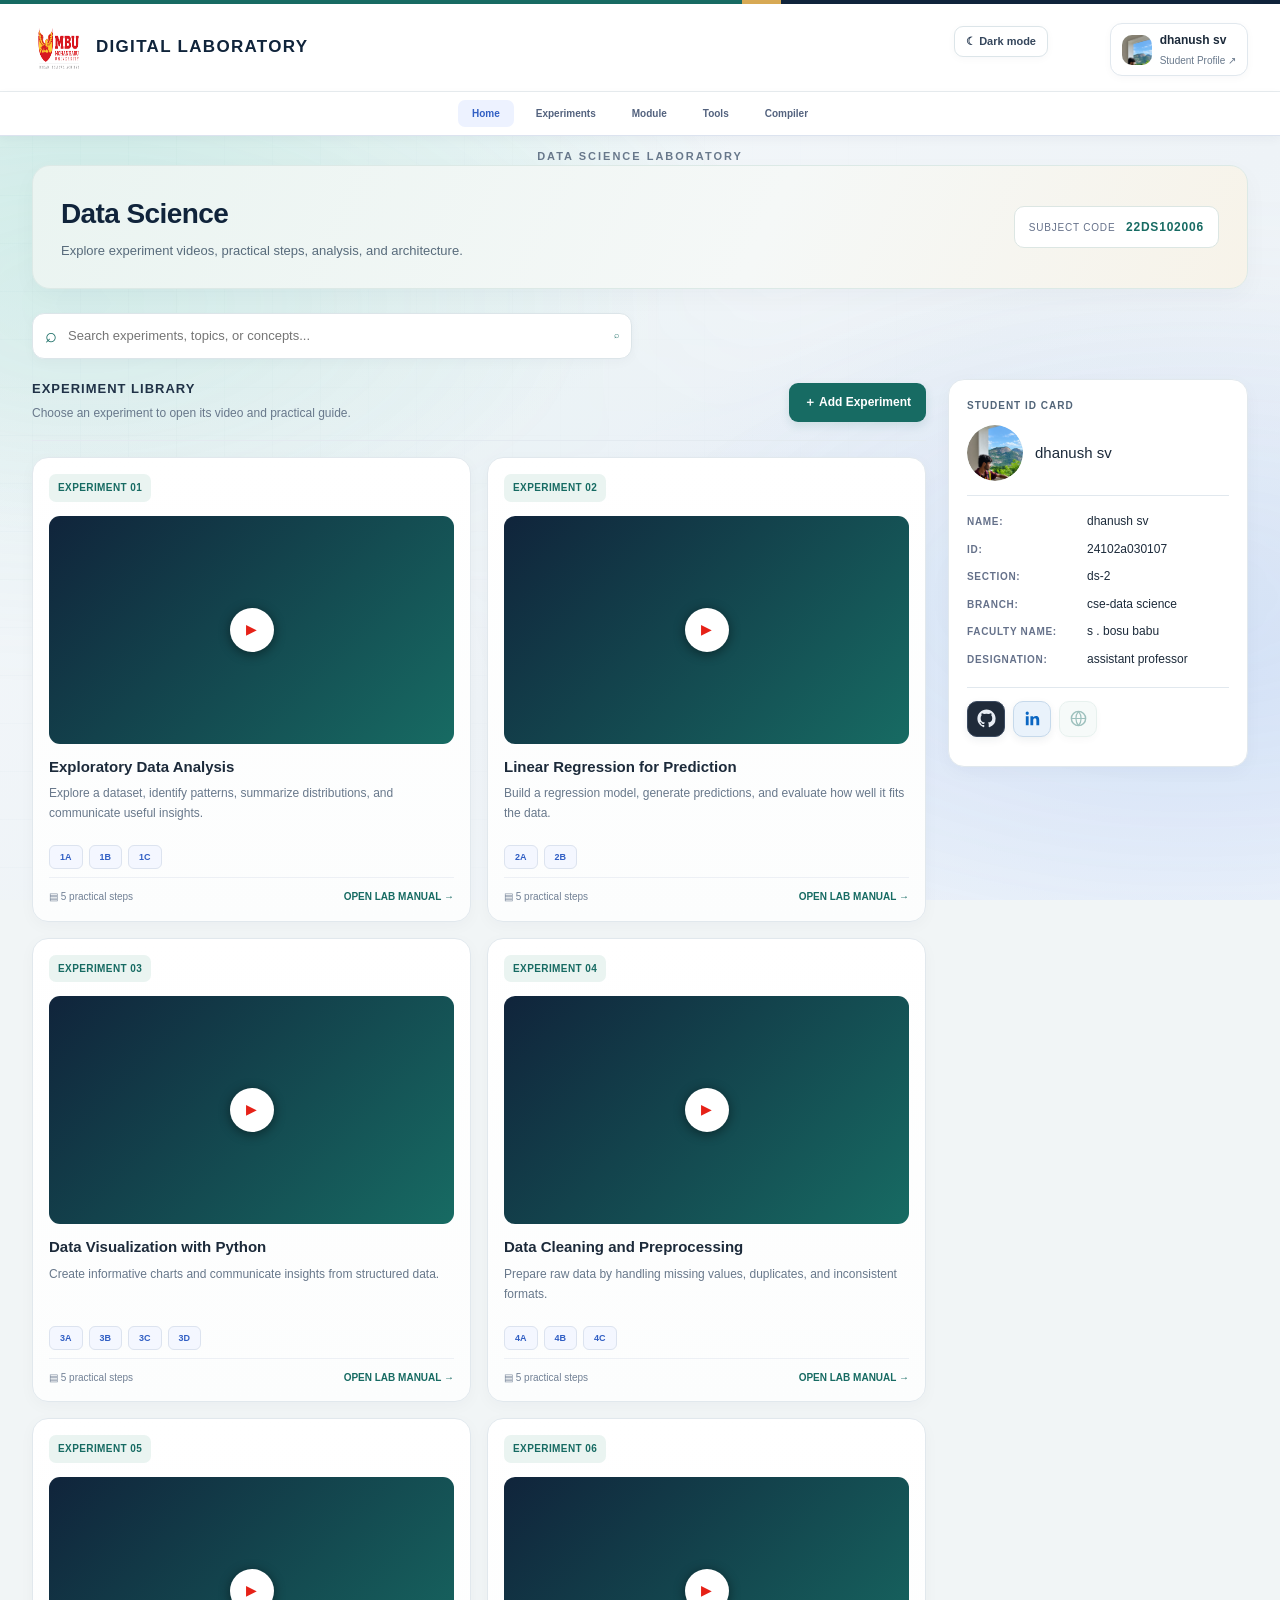
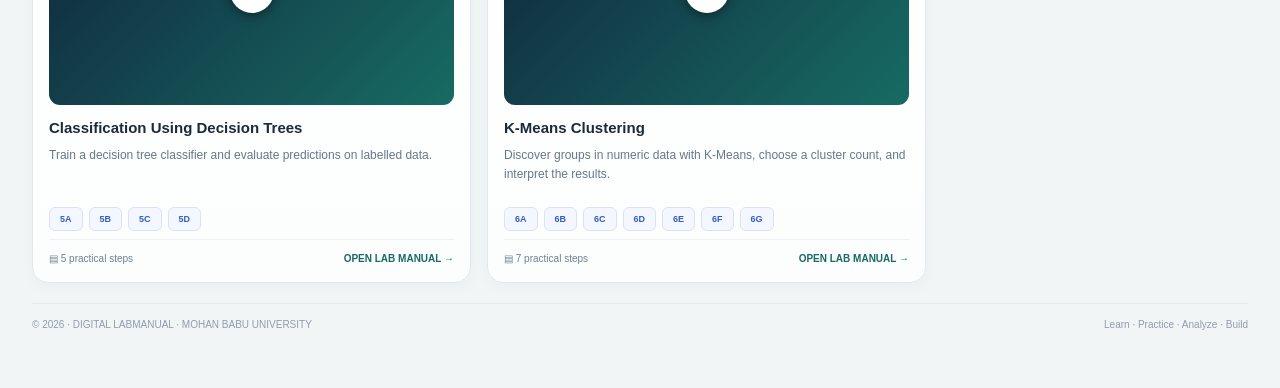
==== index.html @ dba2c099 "Remove Akatsuki styling from light theme" ====
<!doctype html><html lang="en"><head><meta charset="utf-8"><meta name="viewport" content="width=device-width,initial-scale=1"><title>Digital Laboratory | MBU</title><link rel="stylesheet" href="assets/css/site.css?v=tools-library-2"></head><body><div class="science-live-wallpaper" aria-hidden="true"></div><div class="top"></div><div class="wrap">
<header class="head"><div class="identity"><img class="logo" src="[data-uri]" alt="Mohan Babu University logo"><h1>DIGITAL LABORATORY</h1><p>DATA SCIENCE LABORATORY</p></div><div class="userbox"><a class="userbtn" id="userBtn" href="profile.html" aria-label="Open student profile page"><span class="avatar" id="uAvatar">ST</span><span class="utext"><strong id="uName">dhanush sv</strong><small>Student Profile ↗</small></span></a><div class="menu" id="menu"><button id="menuEdit">✎ Edit Profile</button><button id="menuInfo">▤ Profile Details</button></div></div></header>
<div class="searchrow"><label class="search"><span>⌕</span><input id="search" placeholder="Search experiments, topics, or concepts..."><span style="font-size:9px">⌕</span></label></div>
<section class="dashboard" id="dashboard"><div class="intro"><div><h2>Data Science</h2><p>Explore experiment videos, practical steps, analysis, and architecture.</p></div><div class="subject">SUBJECT CODE <b id="subject">22DS102006</b></div></div><div class="layout"><main><div class="sectionhead"><div><h3>EXPERIMENT LIBRARY</h3><p>Choose an experiment to open its video and practical guide.</p></div><div><button class="add" id="add" type="button">＋ Add Experiment</button></div></div><div class="cards" id="cards"></div></main><aside class="profile" id="profileCard"><h3>STUDENT ID CARD</h3><div class="phead"><div class="avatar" id="pAvatar">ST</div><div><b id="pName">dhanush sv</b></div></div><div class="fields"><div class="field"><span>Name</span><b id="fName">dhanush sv</b></div><div class="field"><span>ID</span><b id="fId">24102A030107</b></div><div class="field"><span>Section</span><b id="fSection">DS-2</b></div><div class="field"><span>Branch</span><b id="fBranch">CSE-Data science</b></div><div class="field"><span>Faculty Name</span><b id="fFaculty">S . Bosu babu</b></div><div class="field"><span>Designation</span><b id="fDesignation">Assistant Professor</b></div></div><div class="profile-links" id="profileLinks" hidden></div></aside></div></section>
<section class="detail" id="detail"><div class="detail-actions"><button class="back" id="back">← Back to experiments</button></div><div class="dtitle"><h2 id="dTitle"></h2><p id="dDesc"></p></div><div class="dgrid"><main><div class="panel"><div class="video" id="video"><div class="placeholder"><button class="bigplay" id="play">▶</button><b>VIDEO OVERVIEW</b><small id="videoHint">Add a video URL to preview it here</small></div></div><div class="label">VIDEO URL</div><a class="github" id="videoUrlLink" href="#" target="_blank" rel="noopener" hidden><span id="videoUrlText"></span><b>OPEN ↗</b></a><div class="label">GITHUB CODE REPOSITORY</div><a class="github" id="github" href="#" target="_blank" rel="noopener"><span id="ghText">GitHub link not added</span><b>OPEN ↗</b></a></div><div class="panel"><h3>EXPERIMENT CODE, INPUT & OUTPUT</h3><div class="inputfield"><label for="labCodeInput">CODE</label><textarea id="labCodeInput" placeholder="Enter experiment code here..." rows="7"></textarea></div><div class="inputfield"><label for="labInputData">INPUT</label><textarea id="labInputData" placeholder="Enter experiment input here..." rows="3"></textarea></div><div class="inputfield"><label for="labOutputData">OUTPUT</label><textarea id="labOutputData" placeholder="Enter experiment output here..." rows="3"></textarea></div></div><div class="tabs" id="tabs"><button class="active" data-tab="summary">Summary & Analysis</button><button data-tab="architecture">Architecture</button><button data-tab="overview">Overview</button><button data-tab="objectives">Objectives</button><button data-tab="requirements">Requirements</button><button data-tab="steps">Step by Step</button><button data-tab="implementation">Implementation</button><button data-tab="result">Result</button><button data-tab="conclusion">Conclusion</button></div><div class="tab active" data-content="summary"><div class="panel"><h3>EXPERIMENT SUMMARY</h3><p id="summary"></p></div><div class="panel"><h3>ANALYSIS</h3><div class="analysis" id="analysis"></div></div></div><div class="tab" data-content="architecture"><div class="panel"><h3>SYSTEM ARCHITECTURE</h3><p style="margin-bottom:10px">High-level workflow from input data to final interpretation.</p><div class="architecture" id="architecture"></div></div></div><div class="tab" data-content="overview"><div class="panel"><h3>OVERVIEW</h3><p id="overview"></p></div><div class="panel"><h3>INTRODUCTION</h3><p id="introduction"></p></div></div><div class="tab" data-content="objectives"><div class="panel"><h3>LEARNING OBJECTIVES</h3><div class="mini" id="objectives"></div></div></div><div class="tab" data-content="requirements"><div class="panel"><h3>TOOLS & REQUIREMENTS</h3><div class="analysis" id="requirements"></div></div></div><div class="tab" data-content="steps"><div class="panel"><h3>PROCEDURE — STEP BY STEP</h3><div class="steps" id="steps"></div></div></div><div class="tab" data-content="implementation"><div class="panel"><h3>PYTHON IMPLEMENTATION</h3><pre class="code" id="code"></pre><button class="edit" style="width:auto;margin-top:8px" id="copy">▣ Copy code</button></div></div><div class="tab" data-content="result"><div class="panel"><h3>RESULT & OBSERVATION</h3><div class="result" id="result"></div></div></div><div class="tab" data-content="conclusion"><div class="panel"><h3>CONCLUSION</h3><p id="conclusion"></p></div></div></main><aside class="detail-right"><div class="panel"><h3>YOUR LEARNING PROGRESS <span id="count" style="float:right;color:#3265d9"></span></h3><div class="progress"><i id="fill"></i></div><div class="meta"><span>Steps completed</span><span id="percent">0%</span></div><div class="mini" id="mini" style="margin-top:10px"></div><button class="edit" id="reset" style="margin-top:10px">RESET PROGRESS</button></div><div class="panel"><h3>VIDEO NOTES</h3><p id="notes">Watch the overview, then review the experiment sections.</p><div class="part-switcher video-note-parts" id="videoNoteParts" role="group" aria-label="Choose experiment part"></div></div></aside></div></section><footer class="footer"><span>© 2026 · DIGITAL LABMANUAL · MOHAN BABU UNIVERSITY</span><span>Learn · Practice · Analyze · Build</span></footer></div>
<div class="modalbg" id="modalbg"><div class="modal"><div class="mhead"><h3 id="mtitle">Create Experiment Card</h3><button class="close" id="close">×</button></div><form id="form"><div id="expform"><div class="inputfield"><label>Experiment name *</label><input id="eTitle" required placeholder="Experiment title"></div><div class="inputfield"><label>Short description</label><textarea id="eDesc"></textarea></div><div class="formgrid"><div class="inputfield"><label>Video URL</label><input id="eVideo" type="url" placeholder="YouTube or video URL"></div><div class="inputfield"><label>GitHub URL</label><input id="eGithub" type="url" placeholder="https://github.com/..."></div></div><div class="inputfield"><label>Summary & analysis</label><textarea id="eSummary" placeholder="Explain the experiment and key analysis"></textarea></div><div class="inputfield"><label>Architecture (one stage per line)</label><textarea id="eArchitecture" placeholder="Dataset input&#10;Preprocessing&#10;Analysis / Model&#10;Evaluation&#10;Output"></textarea></div><div class="inputfield"><label>Procedure (one step per line) *</label><textarea id="eSteps" required placeholder="Step 1&#10;Step 2&#10;Step 3"></textarea></div><div class="formgrid"><div class="inputfield"><label>Objectives (one per line)</label><textarea id="eObjectives"></textarea></div><div class="inputfield"><label>Requirements (one per line)</label><textarea id="eRequirements"></textarea></div></div></div><div id="profileform" style="display:none"><div class="formgrid"><div class="inputfield"><label>Name</label><input id="xName"></div><div class="inputfield"><label>ID</label><input id="xId"></div><div class="inputfield"><label>Section</label><input id="xSection"></div><div class="inputfield"><label>Branch</label><input id="xBranch"></div><div class="inputfield"><label>Faculty Name</label><input id="xFaculty"></div><div class="inputfield"><label>Designation</label><input id="xDesignation"></div><div class="inputfield full"><label>Subject Code</label><input id="xSubject"></div><div class="inputfield"><label>GitHub profile link</label><input id="xGithub" type="url" placeholder="https://github.com/username"></div><div class="inputfield"><label>LinkedIn profile link</label><input id="xLinkedin" type="url" placeholder="https://linkedin.com/in/username"></div><div class="inputfield"><label>Other social media name</label><input id="xSocialName" placeholder="Instagram, X, portfolio..."></div><div class="inputfield"><label>Other social media link</label><input id="xSocialUrl" type="url" placeholder="https://..."></div><div class="inputfield full"><label>Student Photo</label><input id="xPhoto" type="file" accept="image/*"><small id="photoHint" style="font-size:8px;color:#77839a">Choose a JPG or PNG photo. It will be saved in this browser.</small><div id="photoPreview" style="display:none;margin-top:5px"><img id="previewImg" alt="Photo preview" style="width:64px;height:64px;object-fit:cover;object-position:center center;border-radius:50%;border:1px solid #dce3ef"></div></div></div></div><div class="actions"><button type="button" class="secondary" id="cancel">Cancel</button><button type="submit" class="primary" id="save">Create Experiment</button></div></form></div></div><div class="toast" id="toast"></div>
<script src="src/js/01-base-app.js?v=student-profile-photo-2"></script><script src="src/js/02-experiments-and-modules.js?v=tools-library-2"></script><script src="src/js/03-experiment-compilers.js"></script><script src="src/js/04-part-navigation.js"></script><script src="src/js/05-code-persistence.js"></script><script src="src/js/06-video-notes.js"></script></body></html>
---- assets/css/site.css ----
:root{--navy:#14264b;--blue:#3265d9;--red:#b92336;--gold:#d5ad51;--ink:#1e2b45;--muted:#77839a;--line:#dce3ef;--bg:#f3f6fc}*{box-sizing:border-box}body{margin:0;background:var(--bg);font:13px "Segoe UI",Arial,sans-serif;color:var(--ink)}.top{height:5px;background:linear-gradient(90deg,var(--red) 0 35%,var(--gold) 35% 37%,var(--navy) 37%)}.wrap{max-width:1240px;margin:auto;padding:0 26px 30px}.head{background:white;border-bottom:1px solid var(--line);margin:0 -26px;padding:12px 26px 14px;min-height:130px;display:flex;justify-content:center;position:relative;text-align:center}.logo{width:54px;height:54px;display:block;margin:auto auto 5px}.identity h1{font-size:18px;letter-spacing:2px;margin:0;color:var(--navy)}.identity p{font-size:10px;letter-spacing:3px;color:var(--muted);margin:5px 0}.userbox{position:absolute;right:26px;top:15px}.userbtn{display:flex;align-items:center;gap:8px;border:1px solid var(--line);background:#fff;border-radius:9px;padding:6px 9px;cursor:pointer}.avatar{width:30px;height:30px;border-radius:8px;background:#edf2ff;color:var(--blue);display:grid;place-items:center;font-weight:bold;overflow:hidden;flex:none}.avatar img{display:block;width:100%;height:100%;object-fit:cover;object-position:center center}.phead .avatar{width:48px;height:48px;border-radius:50%;overflow:hidden;flex:none}.phead .avatar img{display:block;width:100%;height:100%;aspect-ratio:1/1;object-fit:cover;object-position:center center;border-radius:50%}.userbtn strong,.userbtn small{display:block;text-align:left}.userbtn strong{font-size:10px}.userbtn small{font-size:8px;color:var(--muted);margin-top:3px}.menu{display:none;position:absolute;right:0;top:46px;background:#fff;border:1px solid var(--line);border-radius:8px;padding:5px;width:145px;z-index:4}.menu.show{display:block}.menu button{display:block;width:100%;padding:8px;border:0;background:#fff;text-align:left;font-size:10px;cursor:pointer}.searchrow{display:flex;justify-content:center;padding:16px 0}.search{width:min(540px,100%);height:40px;background:white;border:1px solid #ccd7ea;border-radius:9px;display:flex;align-items:center;padding:0 12px;gap:9px}.search span{font-size:20px;color:#8490a5}.search input{border:0;outline:0;flex:1;font-size:11px;min-width:0}.intro{display:flex;justify-content:space-between;align-items:end;margin:5px 0 14px;gap:12px}.intro h2{font-size:18px;margin:0;color:var(--navy)}.intro p{font-size:10px;color:var(--muted);margin:5px 0}.subject{font-size:9px;color:#65718a;background:white;border:1px solid var(--line);border-radius:7px;padding:9px}.subject b{color:var(--navy)}.layout{display:grid;grid-template-columns:minmax(0,1fr) 235px;gap:15px}.sectionhead{display:flex;justify-content:space-between;align-items:center;margin-bottom:10px;gap:8px}.sectionhead h3{font-size:11px;letter-spacing:.8px;margin:0}.sectionhead p{font-size:9px;color:var(--muted);margin:4px 0}.add{background:var(--red);color:white;border:0;border-radius:7px;padding:9px 12px;font-size:10px;font-weight:bold;cursor:pointer}.cards{display:grid;grid-template-columns:repeat(2,minmax(0,1fr));gap:11px}.card{background:white;border:1px solid var(--line);border-radius:10px;padding:11px;cursor:pointer;transition:.15s}.card:hover{border-color:#9db4e9;transform:translateY(-2px);box-shadow:0 9px 20px #14264b12}.ctop,.foot{display:flex;justify-content:space-between;align-items:center}.tag{font-size:8px;font-weight:bold;color:#3862bc;background:#edf2ff;border-radius:5px;padding:5px 7px}.status{font-size:8px;color:#278253;background:#eaf7ef;border-radius:20px;padding:5px 7px}.thumb{height:90px;background:linear-gradient(135deg,#15284f,#315caa);border-radius:7px;margin:9px 0;display:grid;place-items:center;position:relative;overflow:hidden;color:#fff}.thumb:before,.thumb:after{content:"";position:absolute;width:150px;height:150px;border:1px solid #ffffff25;border-radius:50%}.thumb:after{width:210px;height:210px}.playicon{z-index:1;background:#fff;color:var(--blue);border-radius:50%;width:35px;height:35px;display:grid;place-items:center}.thumb small{position:absolute;bottom:7px;left:9px;z-index:1;font-size:7px;letter-spacing:1px}.card h4{font-size:11px;margin:0 0 5px;line-height:1.4}.card p{font-size:9px;color:var(--muted);line-height:1.5;margin:0 0 9px;min-height:28px}.foot{border-top:1px solid #edf0f5;padding-top:8px;font-size:8px;color:#8994a7}.foot b{color:var(--blue)}.profile{background:white;border:1px solid var(--line);border-radius:10px;padding:12px;height:max-content}.profile h3{font-size:9px;letter-spacing:.7px;margin:0 0 10px}.phead{display:flex;align-items:center;gap:8px;border-bottom:1px solid var(--line);padding-bottom:10px}.phead b{display:block;font-size:13px;font-weight:500;text-transform:lowercase}.phead small{font-size:11px;color:var(--muted);text-transform:lowercase}.fields{display:grid;gap:10px;padding:12px 0}.field span{display:block;font-size:11px;font-weight:700;letter-spacing:.5px;text-transform:uppercase;color:#65718a;margin-bottom:4px}.field b{font-size:12px;font-weight:500;text-transform:lowercase;overflow-wrap:anywhere}.edit{width:100%;border:1px solid #dce6fc;background:#f0f4ff;color:#315fc4;border-radius:6px;padding:8px;font-size:8px;font-weight:bold;cursor:pointer}.detail{display:none}.detail.show{display:block}.dashboard.hide{display:none}.back{border:1px solid var(--line);background:white;border-radius:7px;padding:8px 10px;font-size:9px;margin-bottom:12px;cursor:pointer}.dtitle{margin-bottom:12px}.dtitle h2{font-size:17px;color:var(--navy);margin:0 0 4px}.dtitle p{font-size:10px;color:var(--muted);margin:0}.dgrid{display:grid;grid-template-columns:minmax(0,1fr) 235px;gap:13px}.panel{background:white;border:1px solid var(--line);border-radius:9px;padding:12px;margin-bottom:10px}.video{background:#101d3b;border-radius:7px;aspect-ratio:16/8.5;display:grid;place-items:center;overflow:hidden;color:white}.video iframe{width:100%;height:100%;border:0}.placeholder{text-align:center;display:grid;place-items:center;gap:8px}.bigplay{width:43px;height:43px;border:0;border-radius:50%;background:white;color:var(--blue);font-size:16px;cursor:pointer}.placeholder small{font-size:9px;color:#c5d4f4}.label{font-size:9px;letter-spacing:.7px;font-weight:bold;color:#53627e;margin:10px 0 7px}.github{display:flex;justify-content:space-between;gap:8px;padding:9px;border:1px solid var(--line);background:#fafbfe;border-radius:7px;text-decoration:none;color:#315fc4;font-size:9px;overflow-wrap:anywhere}.tabs{display:flex;flex-wrap:wrap;gap:3px;background:white;border:1px solid var(--line);border-radius:8px;padding:5px;margin-bottom:9px}.tabs button{border:0;background:white;color:#748098;border-radius:5px;padding:7px 8px;font-size:8px;cursor:pointer}.tabs button.active{background:#edf2ff;color:#315fc4;font-weight:bold}.tab{display:none}.tab.active{display:block}.panel h3{font-size:10px;letter-spacing:.6px;margin:0 0 9px;color:#3a4967}.panel p{font-size:9px;line-height:1.7;color:#67748d;margin:0}.analysis{display:grid;grid-template-columns:1fr 1fr;gap:8px}.analysis div{background:#fbfcff;border:1px solid #e8edf5;border-radius:7px;padding:9px}.analysis b{display:block;font-size:8px;color:#4b5c7b;margin-bottom:5px}.analysis span{font-size:9px;line-height:1.5;color:#68758d}.architecture{display:grid;gap:5px}.node{border:1px solid #d5e0f3;background:#fbfcff;border-radius:6px;padding:8px;text-align:center;font-size:9px;color:#405475;font-weight:bold}.arrow{text-align:center;color:#7892c5;font-size:14px;line-height:10px}.steps{display:grid;gap:6px}.step{display:flex;gap:8px;align-items:flex-start;border:1px solid #e9edf4;border-radius:6px;padding:8px;font-size:9px;line-height:1.5;color:#596782}.step input{accent-color:var(--blue);margin:2px 0 0}.step.done span{text-decoration:line-through;color:#9ba5b5}.num{width:18px;height:18px;border-radius:5px;background:#edf2ff;color:#315fc4;display:grid;place-items:center;flex:none;font-size:8px}.mini{display:grid;gap:7px}.mini div{display:flex;gap:7px;font-size:8px;color:#65718a;line-height:1.4}.mini i{font-style:normal;width:16px;height:16px;border-radius:5px;background:#edf2ff;color:#315fc4;display:grid;place-items:center;flex:none}.progress{height:5px;background:#edf0f6;border-radius:8px;margin:9px 0;overflow:hidden}.progress i{display:block;background:var(--blue);height:100%;width:0}.meta{display:flex;justify-content:space-between;font-size:8px;color:var(--muted)}.code{white-space:pre-wrap;background:#14213e;color:#e0eaff;border-radius:7px;padding:11px;font:9px/1.6 Consolas,monospace;overflow:auto}.result{background:#edf8f1;border:1px solid #d6efdf;border-radius:7px;padding:10px;color:#39724f;font-size:9px;line-height:1.6}.footer{border-top:1px solid var(--line);margin-top:20px;padding:13px 0;color:#929caf;font-size:8px;display:flex;justify-content:space-between}.modalbg{display:none;position:fixed;inset:0;background:#0c1835a8;z-index:10;align-items:center;justify-content:center;padding:14px}.modalbg.open{display:flex}.modal{width:min(520px,100%);max-height:90vh;overflow:auto;background:white;border-radius:11px;padding:17px}.mhead{display:flex;justify-content:space-between;align-items:center;margin-bottom:12px}.mhead h3{margin:0;font-size:14px}.close{border:0;border-radius:6px;background:#eff2f7;font-size:17px;width:26px;height:26px;cursor:pointer}.formgrid{display:grid;grid-template-columns:1fr 1fr;gap:8px}.inputfield{display:grid;gap:5px;margin-bottom:8px}.inputfield.full{grid-column:1/-1}.inputfield label{font-size:8px;font-weight:bold;color:#65718a}.inputfield input,.inputfield textarea{border:1px solid var(--line);border-radius:6px;padding:8px;font:9px "Segoe UI";width:100%}.inputfield textarea{min-height:60px;resize:vertical}.actions{display:flex;justify-content:flex-end;gap:7px;margin-top:8px}.secondary,.primary{border:0;border-radius:6px;padding:9px 12px;font-size:9px;cursor:pointer}.secondary{background:#eff3fa;color:#4d5b76;border:1px solid var(--line)}.primary{background:var(--red);color:white;font-weight:bold}.toast{position:fixed;bottom:17px;left:50%;transform:translate(-50%,12px);opacity:0;transition:.2s;background:#14264b;color:white;padding:9px 13px;border-radius:7px;font-size:9px;z-index:20}.toast.show{opacity:1;transform:translate(-50%,0)}
@media(max-width:800px){.layout,.dgrid{grid-template-columns:minmax(0,1fr) 210px}.wrap{padding-left:16px;padding-right:16px}.head{margin:0 -16px}.userbox{right:15px}}@media(max-width:620px){.wrap{padding:0 11px 22px}.head{margin:0 -11px;min-height:125px;padding:10px}.logo{width:45px;height:45px}.identity h1{font-size:14px}.identity p{font-size:8px;letter-spacing:2px}.userbox{right:7px;top:6px}.userbtn{border:0;padding:3px}.userbtn .utext{display:none}.layout,.dgrid{grid-template-columns:1fr}.profile{order:-1}.fields{grid-template-columns:1fr 1fr;display:grid}.cards{gap:7px}.card{padding:8px}.thumb{height:76px}.card h4{font-size:10px}.card p{font-size:8px}.intro{align-items:flex-start;flex-direction:column}.sectionhead{align-items:flex-start}.detail-right{display:grid;grid-template-columns:1fr 1fr;gap:7px}.analysis{grid-template-columns:1fr}.formgrid{grid-template-columns:1fr}.inputfield.full{grid-column:auto}.footer{flex-direction:column;gap:5px}}
 /* Professional MBU laboratory theme */ :root{--navy:#10243b;--blue:#176b63;--red:#b23a48;--gold:#d9aa55;--ink:#1c2a3a;--muted:#68788b;--line:#e1e8ee;--bg:#f4f7f8} body{font-family:Inter,"Segoe UI",Arial,sans-serif;font-size:14px;line-height:1.55;background:linear-gradient(180deg,#f8fafb 0,#f1f5f6 420px);color:var(--ink)} .top{height:4px;background:linear-gradient(90deg,#176b63 0 58%,#d9aa55 58% 61%,#10243b 61%)} .wrap{max-width:1320px;padding:0 32px 42px} .head{min-height:88px;margin:0 -32px;padding:14px 36px;justify-content:space-between;align-items:center;text-align:left;border-bottom:1px solid #e7ecef;box-shadow:0 4px 18px #10243b08} .identity{display:flex;align-items:center;gap:14px}.logo{width:46px;height:46px;margin:0}.identity h1{font-size:17px;letter-spacing:1.3px;font-weight:750}.identity p{font-size:10px;letter-spacing:2px;font-weight:700;color:#176b63;margin:3px 0 0} .userbox{right:32px;top:19px}.userbtn{border-color:#e1e8ee;border-radius:12px;padding:7px 11px;box-shadow:0 2px 8px #10243b08}.userbtn strong{font-size:12px}.userbtn small{font-size:10px}.avatar{border-radius:10px;background:#e8f3f1;color:#176b63} .lab-nav{top:0;margin:0 -32px;padding:8px 34px;justify-content:flex-start;gap:6px;background:#fff;border-bottom:1px solid #e7ecef;box-shadow:0 5px 18px #10243b0a}.lab-nav button{font-size:12px;border-radius:9px;padding:10px 16px;color:#536578}.lab-nav button:hover,.lab-nav button.active{background:#e8f3f1;color:#176b63} .searchrow{justify-content:flex-start;padding:26px 0 20px}.search{height:46px;width:min(600px,100%);border-color:#dce5e9;border-radius:12px;box-shadow:0 3px 12px #10243b08}.search input{font-size:13px}.search span{color:#176b63} .intro{align-items:center;margin:0 0 24px;padding:26px 28px;border:1px solid #dce9e6;border-radius:18px;background:linear-gradient(115deg,#eaf4f1,#f5f8f7 60%,#f7f3e9);box-shadow:0 8px 24px #10243b08}.intro h2{font-size:28px;letter-spacing:-.6px}.intro p{font-size:13px;color:#586b7b;margin:6px 0 0}.subject{font-size:10px;letter-spacing:.8px;border-color:#dce6e3;border-radius:10px;padding:11px 14px;background:#fff}.subject b{font-size:12px;color:#176b63;margin-left:7px} .layout{grid-template-columns:minmax(0,1fr) 290px;gap:22px}.sectionhead{margin-bottom:16px;align-items:center}.sectionhead h3{font-size:13px;letter-spacing:1px;color:#203247}.sectionhead p{font-size:12px;margin-top:5px}.add{background:#176b63;border-radius:9px;padding:11px 15px;font-size:12px;box-shadow:0 4px 10px #176b6320}.add:hover,.primary:hover{filter:brightness(.94);transform:translateY(-1px)} .cards{gap:16px}.card{padding:16px;border-radius:16px;border-color:#e1e8ed;box-shadow:0 4px 16px #10243b08;transition:transform .18s,box-shadow .18s,border-color .18s}.card:hover{border-color:#9fc9c1;transform:translateY(-3px);box-shadow:0 14px 30px #10243b12}.ctop{margin-bottom:2px}.tag{font-size:10px;letter-spacing:.4px;color:#176b63;background:#eaf4f1;border-radius:7px;padding:6px 9px}.thumb{height:148px;border-radius:11px;margin:12px 0;background:linear-gradient(135deg,#10243b,#176b63)}.playicon{width:44px;height:44px;box-shadow:0 5px 14px #10243b30}.thumb small{font-size:9px;letter-spacing:1.2px}.card h4{font-size:15px;margin:0 0 7px;line-height:1.45}.card p{font-size:12px;line-height:1.65;margin:0 0 13px;min-height:40px;color:#68788b}.card-subparts{gap:7px;margin:10px 0}.card-subparts button,.part-switcher button{font-size:11px;padding:7px 12px;border-radius:8px;border-color:#dbe6e4;background:#f1f7f5;color:#176b63}.card-subparts button:hover,.part-switcher button:hover,.part-switcher button.active{background:#176b63;color:#fff;border-color:#176b63}.foot{padding-top:11px;font-size:10px;color:#718095}.foot b{color:#176b63;font-size:10px} .profile{padding:18px;border-radius:16px;border-color:#e1e8ed;box-shadow:0 5px 18px #10243b08}.profile h3{font-size:11px;letter-spacing:1px;color:#526579}.phead{gap:12px;padding-bottom:14px}.phead .avatar{width:54px;height:54px}.phead b{font-size:15px}.fields{grid-template-columns:1fr 1fr;gap:15px 12px;padding:16px 0}.field span{font-size:10px;letter-spacing:.7px}.field b{font-size:12px}.edit{border-radius:9px;padding:10px;font-size:10px;color:#176b63;background:#eff7f5;border-color:#d9e9e5} .back,.secondary{border-radius:9px;padding:10px 14px;font-size:11px}.dtitle h2{font-size:25px}.dtitle p{font-size:13px}.dgrid{grid-template-columns:minmax(0,1fr) 290px;gap:18px}.panel{padding:17px;border-radius:13px;border-color:#e1e8ed;box-shadow:0 4px 14px #10243b06;margin-bottom:14px}.panel h3{font-size:12px;letter-spacing:.8px}.label,.inputfield label{font-size:10px;letter-spacing:.7px}.inputfield input,.inputfield textarea{border-radius:9px;padding:11px;font-size:12px}.tabs{gap:5px;padding:7px;border-radius:11px}.tabs button{padding:9px 12px;font-size:10px;border-radius:7px}.tabs button.active{background:#e8f3f1;color:#176b63}.compiler-run{background:#10243b;border-radius:8px;padding:10px 15px;font-size:11px}.compiler-output{border-radius:10px;padding:14px;font-size:11px}.footer{font-size:10px} @media(max-width:900px){.layout,.dgrid{grid-template-columns:minmax(0,1fr) 250px}.wrap{padding-left:22px;padding-right:22px}.head{margin:0 -22px}.lab-nav{margin:0 -22px}.cards{gap:12px}} @media(max-width:680px){.wrap{padding:0 14px 28px}.head{margin:0 -14px;min-height:76px;padding:10px 14px}.identity{gap:9px}.logo{width:38px;height:38px}.identity h1{font-size:13px;letter-spacing:.8px}.identity p{font-size:8px;letter-spacing:1px}.userbox{right:10px;top:12px}.userbtn{padding:4px}.userbtn .utext{display:none}.lab-nav{margin:0 -14px;gap:2px;padding:6px 8px;overflow-x:auto}.lab-nav button{padding:9px 11px;font-size:10px;white-space:nowrap}.searchrow{padding:18px 0 14px}.search{height:42px}.intro{padding:19px;border-radius:14px;margin-bottom:18px}.intro h2{font-size:23px}.intro p{font-size:12px}.subject{padding:8px 10px}.layout,.dgrid{grid-template-columns:1fr;gap:14px}.profile{order:-1}.fields{grid-template-columns:1fr 1fr}.cards{grid-template-columns:1fr;gap:12px}.card{padding:13px}.thumb{height:170px}.card h4{font-size:14px}.card p{font-size:11px;min-height:0}.sectionhead{flex-direction:column;align-items:flex-start}.sectionhead>div:last-child{width:100%}.add{padding:10px 12px}.detail-right{display:grid;grid-template-columns:1fr;gap:0}.panel{padding:14px}.analysis{grid-template-columns:1fr 1fr}.formgrid{grid-template-columns:1fr}.inputfield.full{grid-column:auto}.footer{flex-direction:column;gap:6px}}
.profile-links{display:flex;flex-wrap:wrap;gap:8px;padding:13px 0 11px;margin-top:2px;border-top:1px solid var(--line)}.profile-links[hidden]{display:none}.profile-link{display:inline-flex;align-items:center;min-height:34px;padding:7px 11px;border:1px solid #b9dad2;border-radius:9px;background:linear-gradient(135deg,#eaf4f1,#f5faf8);color:#12655d;font-size:11px;font-weight:700;text-decoration:none;box-shadow:0 3px 9px #10243b12;transition:transform .15s,box-shadow .15s,background .15s}.profile-link-action{cursor:pointer;font-family:inherit}.profile-link:hover{background:#dcefe9;border-color:#86bdb0;box-shadow:0 5px 13px #10243b20;transform:translateY(-1px);text-decoration:none}html[data-theme="dark"] .profile-links{border-top-color:#344258}html[data-theme="dark"] .profile-link{background:linear-gradient(135deg,#263c58,#1e2e43);border-color:#466487;color:#acd0ff;box-shadow:0 3px 10px #050a1280}html[data-theme="dark"] .profile-link-action{color:#acd0ff}.profile-link-action:hover{filter:brightness(.97)}html[data-theme="dark"] .profile-link:hover{background:linear-gradient(135deg,#304e70,#263d58);border-color:#6d94c2}

/* Public site is read-only; course edits are published from the developer repository. */
#editNames,#add,#edit,#deleteCurrentExperiment,#saveLabIO,.profile-link-action,.module-add-pdf,#modulePdfUpload,.card .delete,.lab-actions{display:none!important}

@keyframes profileCardReveal{0%{box-shadow:0 0 0 0 #4c91ff00}35%{box-shadow:0 0 0 5px #4c91ff99,0 12px 34px #4c91ff35}100%{box-shadow:0 0 0 0 #4c91ff00}}.profile-card-reveal{animation:profileCardReveal 1.5s ease-out}

.student-profile-overlay{position:fixed;inset:0;z-index:30;display:grid;place-items:center;padding:22px;background:#091322b8;backdrop-filter:blur(7px)}.student-profile-overlay[hidden]{display:none}.student-profile-dialog{position:relative;width:min(880px,100%);max-height:min(88vh,820px);overflow:auto;padding:34px;border:1px solid #dce6ee;border-radius:24px;background:linear-gradient(145deg,#fff 0%,#f6faf9 100%);color:#1c2a3a;box-shadow:0 28px 90px #06101f55;animation:profileDialogIn .22s ease-out}.student-profile-close{position:absolute;top:18px;right:18px;width:40px;height:40px;border:1px solid #dce6ee;border-radius:12px;background:#fff;color:#40536a;font-size:26px;line-height:1;cursor:pointer}.student-profile-close:hover{background:#eaf4f1;color:#176b63}.student-profile-eyebrow,.professional-eyebrow{font-size:10px;font-weight:800;letter-spacing:1.7px;color:#176b63}.student-profile-heading h2{margin:7px 52px 3px 0;color:#142d45;font-size:30px;line-height:1.2}.student-profile-heading>p{margin:0;color:#647588;font-size:13px}.student-profile-links{display:flex;flex-wrap:wrap;gap:8px;margin-top:16px}.student-profile-links a{display:inline-flex;align-items:center;padding:8px 12px;border:1px solid #c7ded8;border-radius:10px;background:#eaf4f1;color:#12655d;font-size:11px;font-weight:750;text-decoration:none}.student-profile-links a:hover{background:#dcefe9}.student-profile-grid{display:grid;grid-template-columns:1fr 1fr;gap:16px;margin-top:24px}.professional-card{min-width:0;padding:20px;border:1px solid #dce6ee;border-radius:18px;background:#fff;box-shadow:0 6px 18px #10243b08}.professional-card h3{margin:10px 0 14px;color:#19334a;font-size:18px}.id-card-preview{background:linear-gradient(145deg,#f2f8f6,#fff);border-color:#cddfd9}.id-card-person{display:flex;align-items:center;gap:13px;margin:15px 0 17px}.id-card-avatar{width:58px;height:58px;display:grid;place-items:center;overflow:hidden;border:2px solid #fff;border-radius:50%;background:#dcefe9;color:#176b63;font-size:17px;font-weight:800;box-shadow:0 3px 12px #10243b1c;flex:none}.id-card-avatar img{width:100%;height:100%;object-fit:cover}.id-card-person h3{margin:0;color:#1a2d40;font-size:16px}.id-card-person p{margin:3px 0 0;color:#647588;font-size:11px}.professional-details{display:grid;grid-template-columns:1fr 1fr;gap:10px;margin:0}.professional-details div{min-width:0;padding:10px;border-radius:10px;background:#f6f8fa}.professional-details dt{color:#6c7b8c;font-size:9px;font-weight:750;text-transform:uppercase;letter-spacing:.6px}.professional-details dd{margin:4px 0 0;color:#1b334a;font-size:11px;font-weight:650;overflow-wrap:anywhere}.professional-summary{min-height:58px;margin:0 0 18px;color:#586c80;font-size:13px;line-height:1.65}.resume-card{display:flex;align-items:center;gap:12px;padding:14px;border:1px solid #dbe7ed;border-radius:14px;background:linear-gradient(110deg,#f5f9fa,#f8f7f0)}.resume-icon{width:42px;height:46px;display:grid;place-items:center;border-radius:9px;background:#eaf0fb;color:#315fae;font-size:10px;font-weight:900}.resume-card strong{color:#20364a;font-size:12px}.resume-card p{margin:3px 0 0;color:#748294;font-size:10px;line-height:1.45}.resume-button{margin-left:auto;white-space:nowrap;padding:9px 12px;border-radius:9px;background:#176b63;color:#fff;font-size:10px;font-weight:750;text-decoration:none}.resume-button:hover{background:#125b54}html[data-theme="dark"] .student-profile-dialog{background:linear-gradient(145deg,#182333,#121c29);border-color:#344258;color:#e3eaf4}html[data-theme="dark"] .student-profile-heading h2,html[data-theme="dark"] .professional-card h3,html[data-theme="dark"] .id-card-person h3,html[data-theme="dark"] .professional-details dd,html[data-theme="dark"] .resume-card strong{color:#e3eaf4}html[data-theme="dark"] .student-profile-heading>p,html[data-theme="dark"] .id-card-person p,html[data-theme="dark"] .professional-summary,html[data-theme="dark"] .resume-card p{color:#a4b1c3}html[data-theme="dark"] .student-profile-close,html[data-theme="dark"] .professional-card{background:#1b293a;border-color:#344258;color:#e3eaf4}html[data-theme="dark"] .id-card-preview{background:linear-gradient(145deg,#1b2d3c,#182333)}html[data-theme="dark"] .professional-details div,html[data-theme="dark"] .resume-card{background:#202f42;border-color:#384c64}html[data-theme="dark"] .professional-details dt{color:#a4b1c3}html[data-theme="dark"] .student-profile-links a{background:#223b3e;border-color:#3c6765;color:#a9e4d9}html[data-theme="dark"] .resume-icon{background:#253955;color:#a9c8ff}@keyframes profileDialogIn{from{opacity:0;transform:translateY(9px) scale(.99)}to{opacity:1;transform:translateY(0) scale(1)}}@media(max-width:640px){.student-profile-overlay{padding:12px}.student-profile-dialog{padding:25px 18px 18px;border-radius:18px}.student-profile-heading h2{font-size:24px}.student-profile-grid{grid-template-columns:1fr;gap:11px;margin-top:18px}.professional-card{padding:15px}.professional-summary{min-height:0}.resume-card{align-items:flex-start;flex-wrap:wrap}.resume-button{margin-left:54px}}

.userbox .userbtn{text-decoration:none;color:inherit}
.userbox .userbtn{text-decoration:none;color:inherit}
.profile-social-icon{width:38px;min-width:38px;height:36px;min-height:36px;padding:7px;display:inline-flex;align-items:center;justify-content:center;border-radius:10px}.profile-social-icon svg{display:block;width:19px;height:19px}.profile-social-icon.github{background:#202b3a;color:#e8edf4;border-color:#3b4a60}.profile-social-icon.linkedin{background:#e9f2fb;color:#0a66c2;border-color:#c6d9eb}.profile-social-icon.social{background:#eaf4f1;color:#176b63;border-color:#c7ded8}.profile-social-icon.is-unset{opacity:.42;cursor:not-allowed}html[data-theme="dark"] .profile-social-icon.github{background:#263344;color:#e7edf7;border-color:#43536a}html[data-theme="dark"] .profile-social-icon.linkedin{background:#223249;color:#a9c8ff;border-color:#43536a}html[data-theme="dark"] .profile-social-icon.social{background:#223b3e;color:#a9e4d9;border-color:#3c6765}html[data-theme="dark"] .profile-social-icon.is-unset{opacity:.48}

/* Keep the experiment creation control visible across cached and responsive layouts. */
#add{display:inline-flex!important;align-items:center;justify-content:center;visibility:visible!important;opacity:1!important;position:relative;z-index:1}
@media(max-width:680px){.sectionhead{flex-direction:row!important;align-items:center!important;justify-content:space-between}.sectionhead>div:first-child{min-width:0;flex:1}.sectionhead>div:last-child{width:auto!important;flex:0 0 auto}.sectionhead .add{white-space:nowrap}}

.tools-view{padding:8px 0 24px}.tools-hero{position:relative;overflow:hidden;margin:0 0 22px;padding:30px;border:1px solid #dce9e6;border-radius:18px;background:linear-gradient(120deg,#eaf4f1,#f4f8fb 62%,#f7f5ed);box-shadow:0 8px 24px #10243b08}.tools-hero:after{content:"⌘";position:absolute;right:34px;top:-28px;color:#176b6312;font-size:150px;font-weight:800;line-height:1}.tools-eyebrow{color:#176b63;font-size:10px;font-weight:800;letter-spacing:1.5px}.tools-hero h2{position:relative;margin:7px 0 4px;color:#10243b;font-size:28px;letter-spacing:-.5px}.tools-hero p{position:relative;max-width:650px;margin:0;color:#586b7b;font-size:13px;line-height:1.65}.tools-grid{display:grid;grid-template-columns:repeat(3,minmax(0,1fr));gap:14px}.tool-card{min-width:0;padding:18px;border:1px solid #e1e8ed;border-radius:15px;background:linear-gradient(145deg,#fff,#fbfcfd);box-shadow:0 4px 16px #10243b08;transition:transform .18s,box-shadow .18s,border-color .18s}.tool-card:hover{transform:translateY(-3px);border-color:#9fc9c1;box-shadow:0 12px 26px #10243b12}.tool-card-top{display:flex;align-items:center;justify-content:space-between;gap:8px}.tool-icon{width:42px;height:42px;display:grid;place-items:center;border:1px solid #d5e9e4;border-radius:12px;background:linear-gradient(145deg,#eaf4f1,#f3f7fb);color:#176b63;font-size:15px;font-weight:850}.tool-category{color:#758397;font-size:8px;font-weight:800;letter-spacing:.65px;text-align:right}.tool-card h3{margin:15px 0 5px;color:#203247;font-size:17px}.tool-card p{min-height:54px;margin:0 0 14px;color:#68788b;font-size:11px;line-height:1.6}.tool-card a{display:inline-flex;align-items:center;gap:6px;color:#176b63;font-size:10px;font-weight:800;text-decoration:none}.tool-card a:hover{text-decoration:underline}html[data-theme="dark"] .tools-hero{border-color:#344258;background:linear-gradient(120deg,#172d36,#182333 62%,#242a30)}html[data-theme="dark"] .tools-eyebrow,html[data-theme="dark"] .tool-card a{color:#8ed5c8}html[data-theme="dark"] .tools-hero h2,html[data-theme="dark"] .tool-card h3{color:#e3eaf4}html[data-theme="dark"] .tools-hero p,html[data-theme="dark"] .tool-card p{color:#a4b1c3}html[data-theme="dark"] .tools-hero:after{color:#8ed5c80d}html[data-theme="dark"] .tool-card{border-color:#344258;background:linear-gradient(145deg,#1b293a,#172333);box-shadow:0 4px 16px #0003}html[data-theme="dark"] .tool-card:hover{border-color:#527a78;box-shadow:0 12px 26px #0005}html[data-theme="dark"] .tool-icon{border-color:#3b5a5c;background:linear-gradient(145deg,#223b3e,#223249);color:#a9e4d9}html[data-theme="dark"] .tool-category{color:#9eafc2}
@media(max-width:900px){.tools-grid{grid-template-columns:repeat(2,minmax(0,1fr))}}@media(max-width:620px){.tools-hero{padding:22px 18px}.tools-hero h2{font-size:23px}.tools-hero:after{right:12px;font-size:110px}.tools-grid{grid-template-columns:1fr;gap:10px}.tool-card{padding:15px}.tool-card p{min-height:0}}

/* Calm, animated data-science wallpaper: ambient light, fine grid, and network nodes. */
.science-live-wallpaper{position:fixed;inset:0;z-index:0;overflow:hidden;pointer-events:none;background:radial-gradient(ellipse at 8% 12%,#d8f0ec 0,transparent 38%),radial-gradient(ellipse at 92% 76%,#dce8fa 0,transparent 42%),linear-gradient(145deg,#f7fafc,#eef3f7 58%,#f5f8fb)}
.science-live-wallpaper:before,.science-live-wallpaper:after{content:"";position:absolute;inset:-5%;pointer-events:none}
.science-live-wallpaper:before{background-image:linear-gradient(#527d8b0b 1px,transparent 1px),linear-gradient(90deg,#527d8b0b 1px,transparent 1px),radial-gradient(circle at 18% 30%,#2f928d1c 0 2px,transparent 3px),radial-gradient(circle at 75% 22%,#4978bb20 0 2px,transparent 3px),radial-gradient(circle at 56% 72%,#2f928d18 0 2px,transparent 3px),radial-gradient(circle at 88% 66%,#4978bb18 0 2px,transparent 3px);background-size:48px 48px,48px 48px,100% 100%,100% 100%,100% 100%,100% 100%;mask-image:linear-gradient(90deg,#0008,transparent 75%);animation:scienceDrift 48s ease-in-out infinite alternate}
.science-live-wallpaper:after{inset:-18%;background:radial-gradient(ellipse at 18% 38%,#54b5a61c 0,transparent 34%),radial-gradient(ellipse at 82% 62%,#7299d51a 0,transparent 36%);filter:blur(32px);animation:scienceGlow 22s ease-in-out infinite alternate}
body>.top,body>.wrap,body>.profile-page{position:relative;z-index:1}
html[data-theme="dark"] .science-live-wallpaper{background:radial-gradient(ellipse at 8% 12%,#14584e38 0,transparent 38%),radial-gradient(ellipse at 92% 76%,#28477338 0,transparent 42%),linear-gradient(145deg,#0b1420,#101b29 58%,#111925)}
html[data-theme="dark"] .science-live-wallpaper:before{background-image:linear-gradient(#b8d3e30b 1px,transparent 1px),linear-gradient(90deg,#b8d3e30b 1px,transparent 1px),radial-gradient(circle at 18% 30%,#69d7c53d 0 2px,transparent 3px),radial-gradient(circle at 75% 22%,#78aaff3d 0 2px,transparent 3px),radial-gradient(circle at 56% 72%,#69d7c532 0 2px,transparent 3px),radial-gradient(circle at 88% 66%,#78aaff32 0 2px,transparent 3px)}
html[data-theme="dark"] .science-live-wallpaper:after{background:radial-gradient(ellipse at 18% 38%,#22a89530 0,transparent 34%),radial-gradient(ellipse at 82% 62%,#426fb230 0,transparent 36%)}
@keyframes scienceDrift{0%{background-position:0 0,0 0,0 0,0 0,0 0,0 0;transform:scale(1)}100%{background-position:24px 18px,-24px -18px,1% 2%,-1% 1%,1% -1%,-1% -2%;transform:scale(1.035)}}
@keyframes scienceGlow{0%{transform:translate3d(-1%,-1%,0) scale(.98);opacity:.65}100%{transform:translate3d(1%,1%,0) scale(1.04);opacity:1}}
@media(prefers-reduced-motion:reduce){.science-live-wallpaper:before,.science-live-wallpaper:after{animation:none}}

@media(max-width:680px){.sectionhead{flex-direction:row!important;align-items:center!important;justify-content:space-between}.sectionhead>div:first-child{min-width:0;flex:1}.sectionhead>div:last-child{width:auto!important;flex:0 0 auto}.sectionhead .add{white-space:nowrap}}
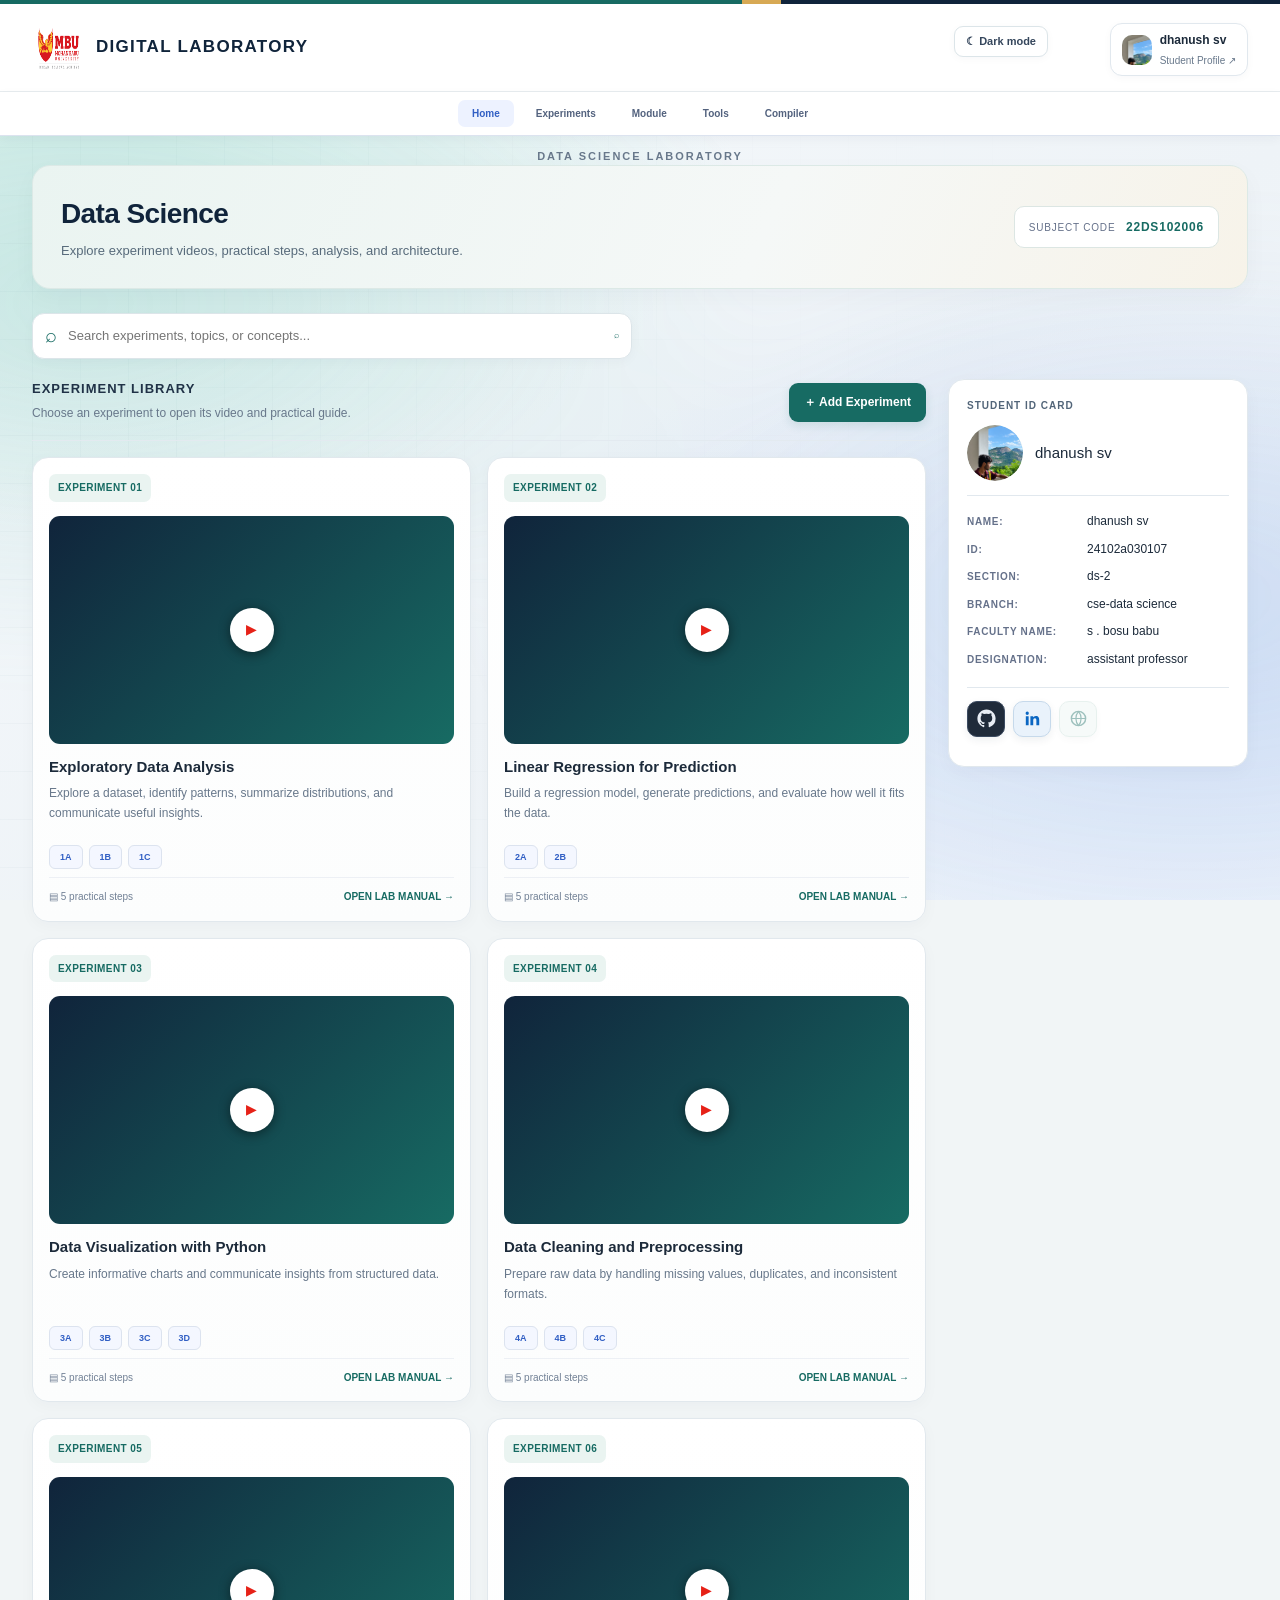
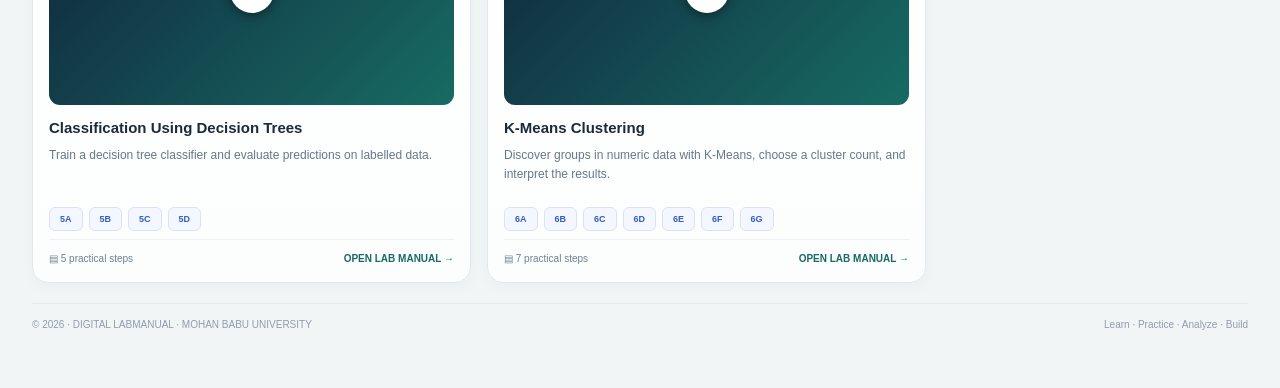
==== commit 5d5d1a89: "Make light background animation more visible" ====
--- a/index.html
+++ b/index.html
@@ -1,4 +1,4 @@
-<!doctype html><html lang="en"><head><meta charset="utf-8"><meta name="viewport" content="width=device-width,initial-scale=1"><title>Digital Laboratory | MBU</title><link rel="stylesheet" href="assets/css/site.css?v=tools-library-2"></head><body><div class="science-live-wallpaper" aria-hidden="true"></div><div class="top"></div><div class="wrap">
+<!doctype html><html lang="en"><head><meta charset="utf-8"><meta name="viewport" content="width=device-width,initial-scale=1"><title>Digital Laboratory | MBU</title><link rel="stylesheet" href="assets/css/site.css?v=science-motion-1"></head><body><div class="science-live-wallpaper" aria-hidden="true"></div><div class="top"></div><div class="wrap">
 <header class="head"><div class="identity"><img class="logo" src="[data-uri]" alt="Mohan Babu University logo"><h1>DIGITAL LABORATORY</h1><p>DATA SCIENCE LABORATORY</p></div><div class="userbox"><a class="userbtn" id="userBtn" href="profile.html" aria-label="Open student profile page"><span class="avatar" id="uAvatar">ST</span><span class="utext"><strong id="uName">dhanush sv</strong><small>Student Profile ↗</small></span></a><div class="menu" id="menu"><button id="menuEdit">✎ Edit Profile</button><button id="menuInfo">▤ Profile Details</button></div></div></header>
 <div class="searchrow"><label class="search"><span>⌕</span><input id="search" placeholder="Search experiments, topics, or concepts..."><span style="font-size:9px">⌕</span></label></div>
 <section class="dashboard" id="dashboard"><div class="intro"><div><h2>Data Science</h2><p>Explore experiment videos, practical steps, analysis, and architecture.</p></div><div class="subject">SUBJECT CODE <b id="subject">22DS102006</b></div></div><div class="layout"><main><div class="sectionhead"><div><h3>EXPERIMENT LIBRARY</h3><p>Choose an experiment to open its video and practical guide.</p></div><div><button class="add" id="add" type="button">＋ Add Experiment</button></div></div><div class="cards" id="cards"></div></main><aside class="profile" id="profileCard"><h3>STUDENT ID CARD</h3><div class="phead"><div class="avatar" id="pAvatar">ST</div><div><b id="pName">dhanush sv</b></div></div><div class="fields"><div class="field"><span>Name</span><b id="fName">dhanush sv</b></div><div class="field"><span>ID</span><b id="fId">24102A030107</b></div><div class="field"><span>Section</span><b id="fSection">DS-2</b></div><div class="field"><span>Branch</span><b id="fBranch">CSE-Data science</b></div><div class="field"><span>Faculty Name</span><b id="fFaculty">S . Bosu babu</b></div><div class="field"><span>Designation</span><b id="fDesignation">Assistant Professor</b></div></div><div class="profile-links" id="profileLinks" hidden></div></aside></div></section>
--- a/assets/css/site.css
+++ b/assets/css/site.css
@@ -24,14 +24,14 @@
 /* Calm, animated data-science wallpaper: ambient light, fine grid, and network nodes. */
 .science-live-wallpaper{position:fixed;inset:0;z-index:0;overflow:hidden;pointer-events:none;background:radial-gradient(ellipse at 8% 12%,#d8f0ec 0,transparent 38%),radial-gradient(ellipse at 92% 76%,#dce8fa 0,transparent 42%),linear-gradient(145deg,#f7fafc,#eef3f7 58%,#f5f8fb)}
 .science-live-wallpaper:before,.science-live-wallpaper:after{content:"";position:absolute;inset:-5%;pointer-events:none}
-.science-live-wallpaper:before{background-image:linear-gradient(#527d8b0b 1px,transparent 1px),linear-gradient(90deg,#527d8b0b 1px,transparent 1px),radial-gradient(circle at 18% 30%,#2f928d1c 0 2px,transparent 3px),radial-gradient(circle at 75% 22%,#4978bb20 0 2px,transparent 3px),radial-gradient(circle at 56% 72%,#2f928d18 0 2px,transparent 3px),radial-gradient(circle at 88% 66%,#4978bb18 0 2px,transparent 3px);background-size:48px 48px,48px 48px,100% 100%,100% 100%,100% 100%,100% 100%;mask-image:linear-gradient(90deg,#0008,transparent 75%);animation:scienceDrift 48s ease-in-out infinite alternate}
-.science-live-wallpaper:after{inset:-18%;background:radial-gradient(ellipse at 18% 38%,#54b5a61c 0,transparent 34%),radial-gradient(ellipse at 82% 62%,#7299d51a 0,transparent 36%);filter:blur(32px);animation:scienceGlow 22s ease-in-out infinite alternate}
+.science-live-wallpaper:before{background-image:linear-gradient(#527d8b10 1px,transparent 1px),linear-gradient(90deg,#527d8b10 1px,transparent 1px),radial-gradient(circle at 18% 30%,#2f928d24 0 2px,transparent 3px),radial-gradient(circle at 75% 22%,#4978bb28 0 2px,transparent 3px),radial-gradient(circle at 56% 72%,#2f928d20 0 2px,transparent 3px),radial-gradient(circle at 88% 66%,#4978bb20 0 2px,transparent 3px);background-size:48px 48px,48px 48px,100% 100%,100% 100%,100% 100%,100% 100%;mask-image:linear-gradient(90deg,#0009,transparent 82%);animation:scienceDrift 24s ease-in-out infinite alternate}
+.science-live-wallpaper:after{inset:-18%;background:radial-gradient(ellipse at 18% 38%,#54b5a632 0,transparent 34%),radial-gradient(ellipse at 82% 62%,#7299d52b 0,transparent 36%);filter:blur(32px);animation:scienceGlow 13s ease-in-out infinite alternate}
 body>.top,body>.wrap,body>.profile-page{position:relative;z-index:1}
 html[data-theme="dark"] .science-live-wallpaper{background:radial-gradient(ellipse at 8% 12%,#14584e38 0,transparent 38%),radial-gradient(ellipse at 92% 76%,#28477338 0,transparent 42%),linear-gradient(145deg,#0b1420,#101b29 58%,#111925)}
 html[data-theme="dark"] .science-live-wallpaper:before{background-image:linear-gradient(#b8d3e30b 1px,transparent 1px),linear-gradient(90deg,#b8d3e30b 1px,transparent 1px),radial-gradient(circle at 18% 30%,#69d7c53d 0 2px,transparent 3px),radial-gradient(circle at 75% 22%,#78aaff3d 0 2px,transparent 3px),radial-gradient(circle at 56% 72%,#69d7c532 0 2px,transparent 3px),radial-gradient(circle at 88% 66%,#78aaff32 0 2px,transparent 3px)}
 html[data-theme="dark"] .science-live-wallpaper:after{background:radial-gradient(ellipse at 18% 38%,#22a89530 0,transparent 34%),radial-gradient(ellipse at 82% 62%,#426fb230 0,transparent 36%)}
-@keyframes scienceDrift{0%{background-position:0 0,0 0,0 0,0 0,0 0,0 0;transform:scale(1)}100%{background-position:24px 18px,-24px -18px,1% 2%,-1% 1%,1% -1%,-1% -2%;transform:scale(1.035)}}
-@keyframes scienceGlow{0%{transform:translate3d(-1%,-1%,0) scale(.98);opacity:.65}100%{transform:translate3d(1%,1%,0) scale(1.04);opacity:1}}
+@keyframes scienceDrift{0%{background-position:0 0,0 0,0 0,0 0,0 0,0 0;transform:scale(1)}100%{background-position:56px 42px,-56px -42px,3% 4%,-3% 3%,3% -3%,-3% -4%;transform:scale(1.06)}}
+@keyframes scienceGlow{0%{transform:translate3d(-3%,-2%,0) scale(.96);opacity:.6}100%{transform:translate3d(3%,2%,0) scale(1.05);opacity:1}}
 @media(prefers-reduced-motion:reduce){.science-live-wallpaper:before,.science-live-wallpaper:after{animation:none}}
 
 @media(max-width:680px){.sectionhead{flex-direction:row!important;align-items:center!important;justify-content:space-between}.sectionhead>div:first-child{min-width:0;flex:1}.sectionhead>div:last-child{width:auto!important;flex:0 0 auto}.sectionhead .add{white-space:nowrap}}
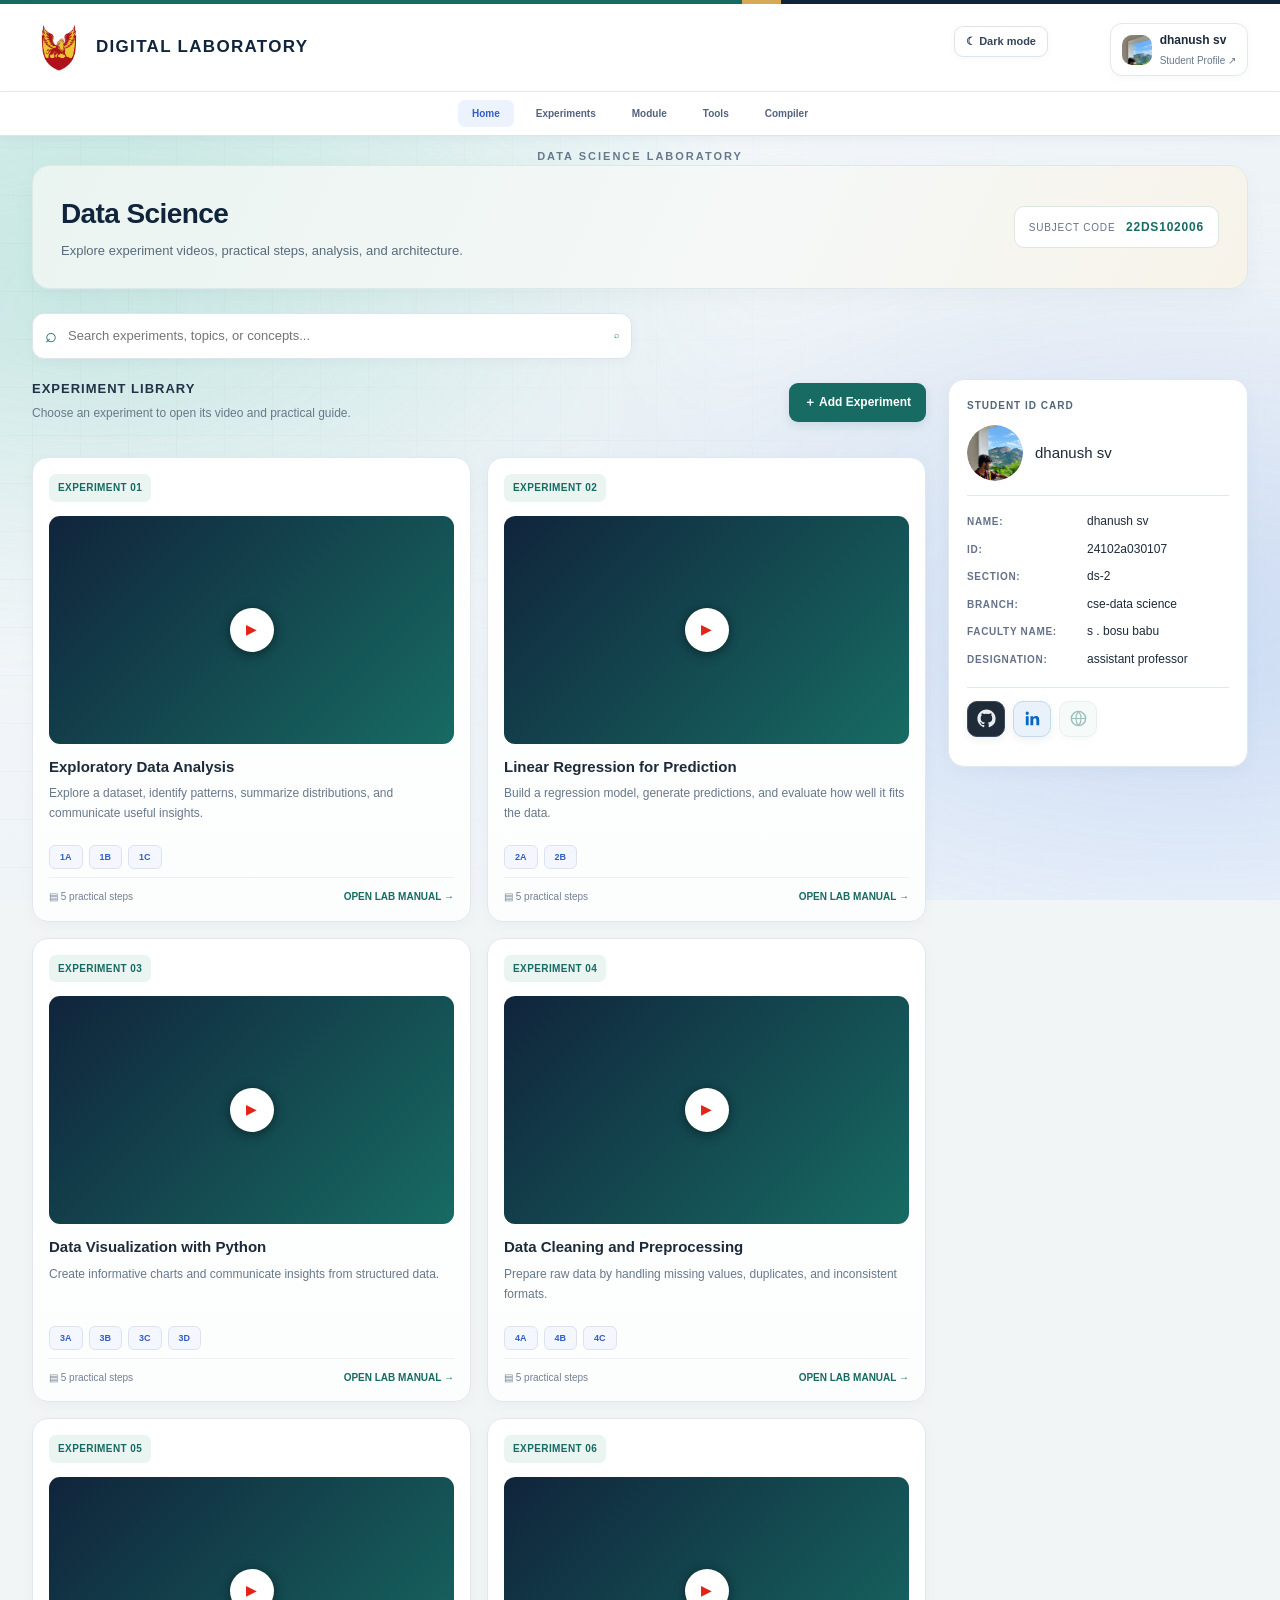
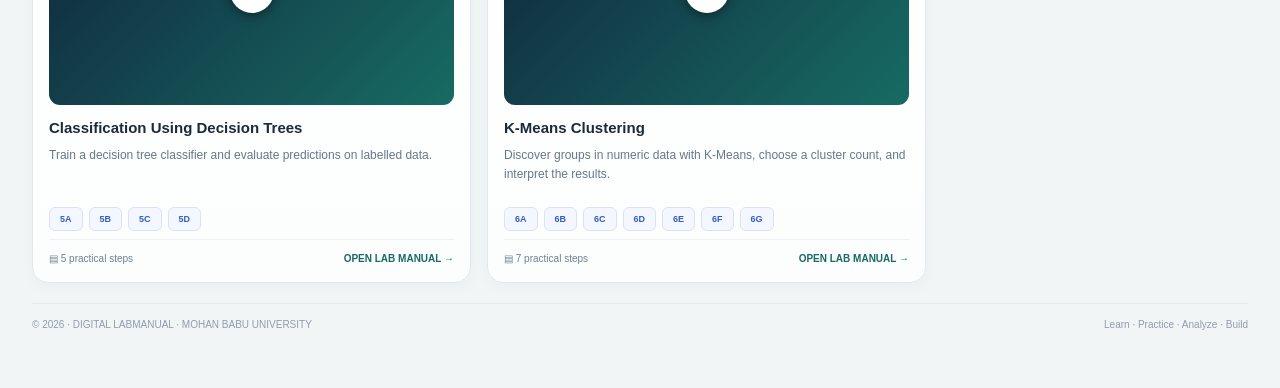
==== commit fe7701b1: "Replace header logo with MBU emblem" ====
--- a/index.html
+++ b/index.html
@@ -1,5 +1,5 @@
-<!doctype html><html lang="en"><head><meta charset="utf-8"><meta name="viewport" content="width=device-width,initial-scale=1"><title>Digital Laboratory | MBU</title><link rel="stylesheet" href="assets/css/site.css?v=science-motion-1"></head><body><div class="science-live-wallpaper" aria-hidden="true"></div><div class="top"></div><div class="wrap">
-<header class="head"><div class="identity"><img class="logo" src="[data-uri]" alt="Mohan Babu University logo"><h1>DIGITAL LABORATORY</h1><p>DATA SCIENCE LABORATORY</p></div><div class="userbox"><a class="userbtn" id="userBtn" href="profile.html" aria-label="Open student profile page"><span class="avatar" id="uAvatar">ST</span><span class="utext"><strong id="uName">dhanush sv</strong><small>Student Profile ↗</small></span></a><div class="menu" id="menu"><button id="menuEdit">✎ Edit Profile</button><button id="menuInfo">▤ Profile Details</button></div></div></header>
+<!doctype html><html lang="en"><head><meta charset="utf-8"><meta name="viewport" content="width=device-width,initial-scale=1"><title>Digital Laboratory | MBU</title><link rel="stylesheet" href="assets/css/site.css?v=science-motion-2"></head><body><div class="science-live-wallpaper" aria-hidden="true"></div><div class="top"></div><div class="wrap">
+<header class="head"><div class="identity"><img class="logo" src="assets/mohan-babu-shield.png" alt="Mohan Babu University emblem"><h1>DIGITAL LABORATORY</h1><p>DATA SCIENCE LABORATORY</p></div><div class="userbox"><a class="userbtn" id="userBtn" href="profile.html" aria-label="Open student profile page"><span class="avatar" id="uAvatar">ST</span><span class="utext"><strong id="uName">dhanush sv</strong><small>Student Profile ↗</small></span></a><div class="menu" id="menu"><button id="menuEdit">✎ Edit Profile</button><button id="menuInfo">▤ Profile Details</button></div></div></header>
 <div class="searchrow"><label class="search"><span>⌕</span><input id="search" placeholder="Search experiments, topics, or concepts..."><span style="font-size:9px">⌕</span></label></div>
 <section class="dashboard" id="dashboard"><div class="intro"><div><h2>Data Science</h2><p>Explore experiment videos, practical steps, analysis, and architecture.</p></div><div class="subject">SUBJECT CODE <b id="subject">22DS102006</b></div></div><div class="layout"><main><div class="sectionhead"><div><h3>EXPERIMENT LIBRARY</h3><p>Choose an experiment to open its video and practical guide.</p></div><div><button class="add" id="add" type="button">＋ Add Experiment</button></div></div><div class="cards" id="cards"></div></main><aside class="profile" id="profileCard"><h3>STUDENT ID CARD</h3><div class="phead"><div class="avatar" id="pAvatar">ST</div><div><b id="pName">dhanush sv</b></div></div><div class="fields"><div class="field"><span>Name</span><b id="fName">dhanush sv</b></div><div class="field"><span>ID</span><b id="fId">24102A030107</b></div><div class="field"><span>Section</span><b id="fSection">DS-2</b></div><div class="field"><span>Branch</span><b id="fBranch">CSE-Data science</b></div><div class="field"><span>Faculty Name</span><b id="fFaculty">S . Bosu babu</b></div><div class="field"><span>Designation</span><b id="fDesignation">Assistant Professor</b></div></div><div class="profile-links" id="profileLinks" hidden></div></aside></div></section>
 <section class="detail" id="detail"><div class="detail-actions"><button class="back" id="back">← Back to experiments</button></div><div class="dtitle"><h2 id="dTitle"></h2><p id="dDesc"></p></div><div class="dgrid"><main><div class="panel"><div class="video" id="video"><div class="placeholder"><button class="bigplay" id="play">▶</button><b>VIDEO OVERVIEW</b><small id="videoHint">Add a video URL to preview it here</small></div></div><div class="label">VIDEO URL</div><a class="github" id="videoUrlLink" href="#" target="_blank" rel="noopener" hidden><span id="videoUrlText"></span><b>OPEN ↗</b></a><div class="label">GITHUB CODE REPOSITORY</div><a class="github" id="github" href="#" target="_blank" rel="noopener"><span id="ghText">GitHub link not added</span><b>OPEN ↗</b></a></div><div class="panel"><h3>EXPERIMENT CODE, INPUT & OUTPUT</h3><div class="inputfield"><label for="labCodeInput">CODE</label><textarea id="labCodeInput" placeholder="Enter experiment code here..." rows="7"></textarea></div><div class="inputfield"><label for="labInputData">INPUT</label><textarea id="labInputData" placeholder="Enter experiment input here..." rows="3"></textarea></div><div class="inputfield"><label for="labOutputData">OUTPUT</label><textarea id="labOutputData" placeholder="Enter experiment output here..." rows="3"></textarea></div></div><div class="tabs" id="tabs"><button class="active" data-tab="summary">Summary & Analysis</button><button data-tab="architecture">Architecture</button><button data-tab="overview">Overview</button><button data-tab="objectives">Objectives</button><button data-tab="requirements">Requirements</button><button data-tab="steps">Step by Step</button><button data-tab="implementation">Implementation</button><button data-tab="result">Result</button><button data-tab="conclusion">Conclusion</button></div><div class="tab active" data-content="summary"><div class="panel"><h3>EXPERIMENT SUMMARY</h3><p id="summary"></p></div><div class="panel"><h3>ANALYSIS</h3><div class="analysis" id="analysis"></div></div></div><div class="tab" data-content="architecture"><div class="panel"><h3>SYSTEM ARCHITECTURE</h3><p style="margin-bottom:10px">High-level workflow from input data to final interpretation.</p><div class="architecture" id="architecture"></div></div></div><div class="tab" data-content="overview"><div class="panel"><h3>OVERVIEW</h3><p id="overview"></p></div><div class="panel"><h3>INTRODUCTION</h3><p id="introduction"></p></div></div><div class="tab" data-content="objectives"><div class="panel"><h3>LEARNING OBJECTIVES</h3><div class="mini" id="objectives"></div></div></div><div class="tab" data-content="requirements"><div class="panel"><h3>TOOLS & REQUIREMENTS</h3><div class="analysis" id="requirements"></div></div></div><div class="tab" data-content="steps"><div class="panel"><h3>PROCEDURE — STEP BY STEP</h3><div class="steps" id="steps"></div></div></div><div class="tab" data-content="implementation"><div class="panel"><h3>PYTHON IMPLEMENTATION</h3><pre class="code" id="code"></pre><button class="edit" style="width:auto;margin-top:8px" id="copy">▣ Copy code</button></div></div><div class="tab" data-content="result"><div class="panel"><h3>RESULT & OBSERVATION</h3><div class="result" id="result"></div></div></div><div class="tab" data-content="conclusion"><div class="panel"><h3>CONCLUSION</h3><p id="conclusion"></p></div></div></main><aside class="detail-right"><div class="panel"><h3>YOUR LEARNING PROGRESS <span id="count" style="float:right;color:#3265d9"></span></h3><div class="progress"><i id="fill"></i></div><div class="meta"><span>Steps completed</span><span id="percent">0%</span></div><div class="mini" id="mini" style="margin-top:10px"></div><button class="edit" id="reset" style="margin-top:10px">RESET PROGRESS</button></div><div class="panel"><h3>VIDEO NOTES</h3><p id="notes">Watch the overview, then review the experiment sections.</p><div class="part-switcher video-note-parts" id="videoNoteParts" role="group" aria-label="Choose experiment part"></div></div></aside></div></section><footer class="footer"><span>© 2026 · DIGITAL LABMANUAL · MOHAN BABU UNIVERSITY</span><span>Learn · Practice · Analyze · Build</span></footer></div>
--- a/assets/css/site.css
+++ b/assets/css/site.css
@@ -28,8 +28,8 @@
 .science-live-wallpaper:after{inset:-18%;background:radial-gradient(ellipse at 18% 38%,#54b5a632 0,transparent 34%),radial-gradient(ellipse at 82% 62%,#7299d52b 0,transparent 36%);filter:blur(32px);animation:scienceGlow 13s ease-in-out infinite alternate}
 body>.top,body>.wrap,body>.profile-page{position:relative;z-index:1}
 html[data-theme="dark"] .science-live-wallpaper{background:radial-gradient(ellipse at 8% 12%,#14584e38 0,transparent 38%),radial-gradient(ellipse at 92% 76%,#28477338 0,transparent 42%),linear-gradient(145deg,#0b1420,#101b29 58%,#111925)}
-html[data-theme="dark"] .science-live-wallpaper:before{background-image:linear-gradient(#b8d3e30b 1px,transparent 1px),linear-gradient(90deg,#b8d3e30b 1px,transparent 1px),radial-gradient(circle at 18% 30%,#69d7c53d 0 2px,transparent 3px),radial-gradient(circle at 75% 22%,#78aaff3d 0 2px,transparent 3px),radial-gradient(circle at 56% 72%,#69d7c532 0 2px,transparent 3px),radial-gradient(circle at 88% 66%,#78aaff32 0 2px,transparent 3px)}
-html[data-theme="dark"] .science-live-wallpaper:after{background:radial-gradient(ellipse at 18% 38%,#22a89530 0,transparent 34%),radial-gradient(ellipse at 82% 62%,#426fb230 0,transparent 36%)}
+html[data-theme="dark"] .science-live-wallpaper:before{background-image:linear-gradient(#b8d3e31a 1px,transparent 1px),linear-gradient(90deg,#b8d3e31a 1px,transparent 1px),radial-gradient(circle at 18% 30%,#69d7c552 0 2px,transparent 3px),radial-gradient(circle at 75% 22%,#78aaff50 0 2px,transparent 3px),radial-gradient(circle at 56% 72%,#69d7c546 0 2px,transparent 3px),radial-gradient(circle at 88% 66%,#78aaff43 0 2px,transparent 3px)}
+html[data-theme="dark"] .science-live-wallpaper:after{background:radial-gradient(ellipse at 18% 38%,#22a89548 0,transparent 34%),radial-gradient(ellipse at 82% 62%,#426fb248 0,transparent 36%)}
 @keyframes scienceDrift{0%{background-position:0 0,0 0,0 0,0 0,0 0,0 0;transform:scale(1)}100%{background-position:56px 42px,-56px -42px,3% 4%,-3% 3%,3% -3%,-3% -4%;transform:scale(1.06)}}
 @keyframes scienceGlow{0%{transform:translate3d(-3%,-2%,0) scale(.96);opacity:.6}100%{transform:translate3d(3%,2%,0) scale(1.05);opacity:1}}
 @media(prefers-reduced-motion:reduce){.science-live-wallpaper:before,.science-live-wallpaper:after{animation:none}}
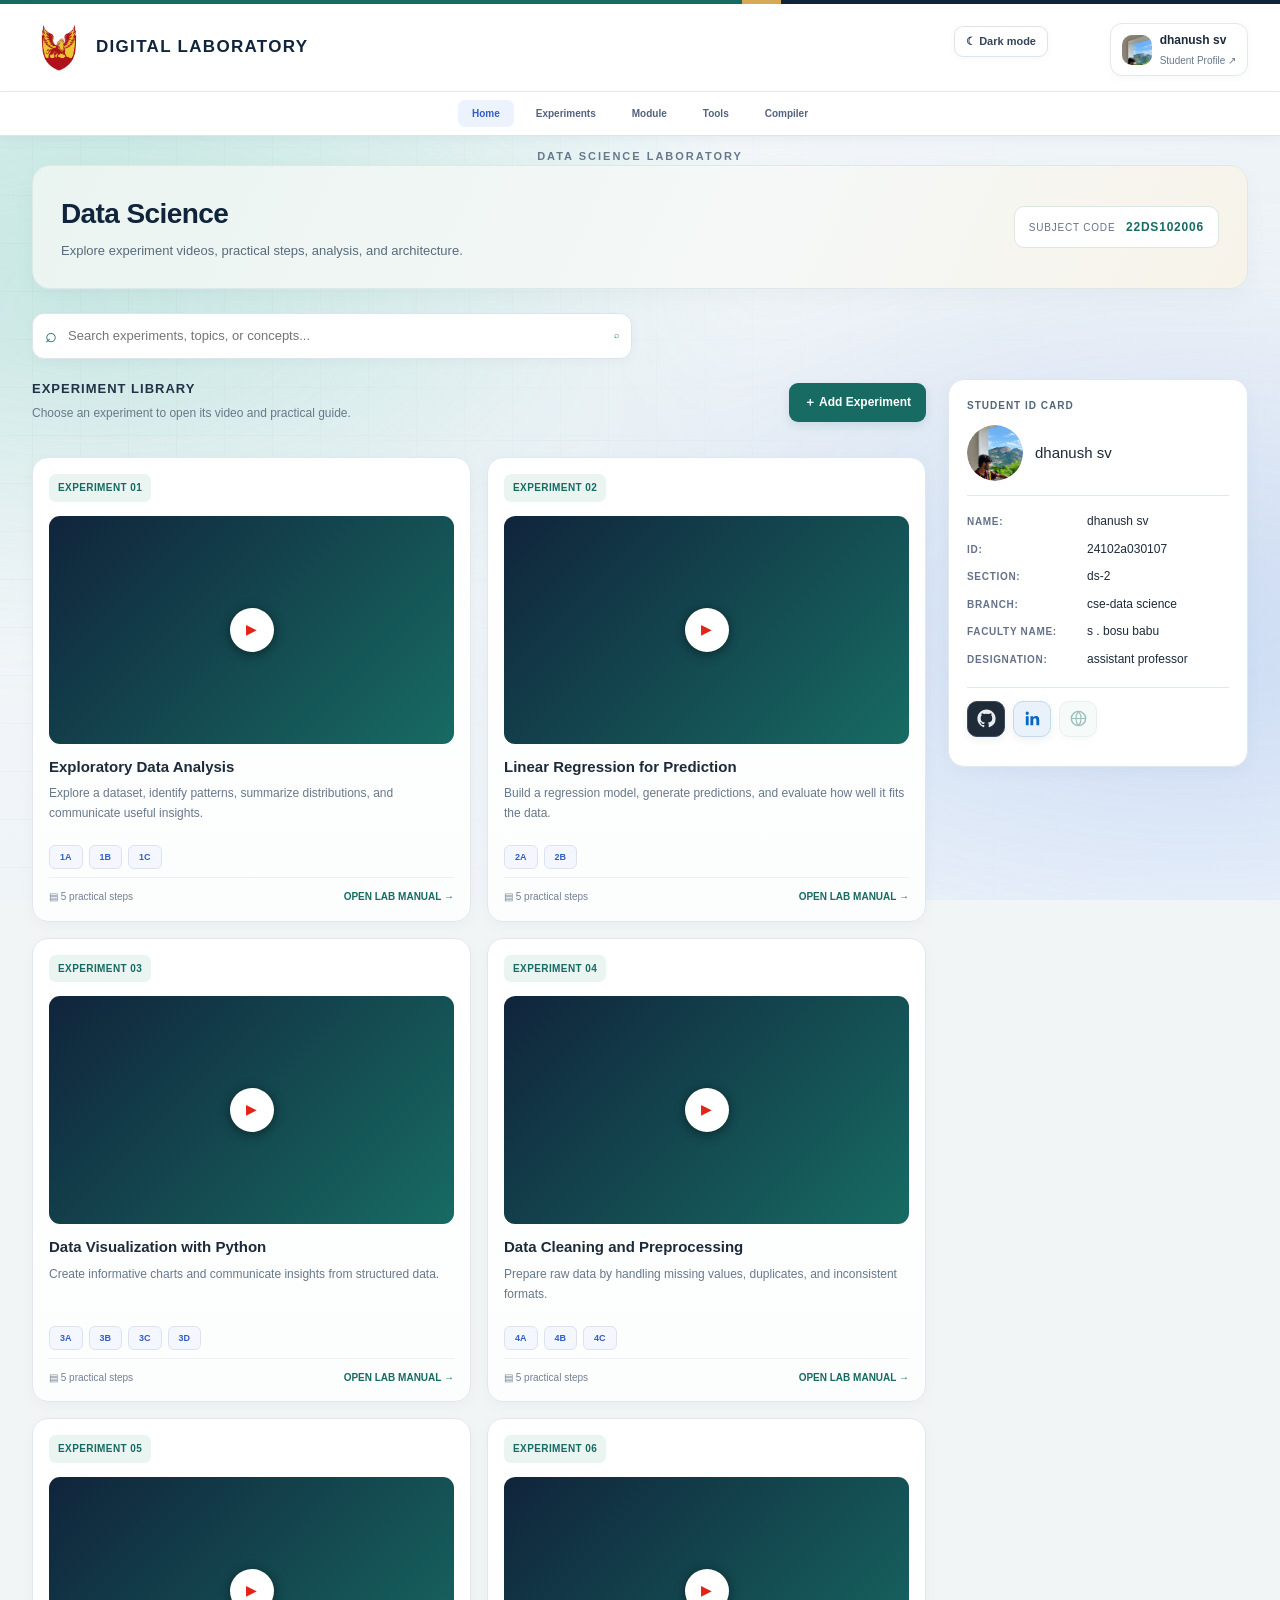
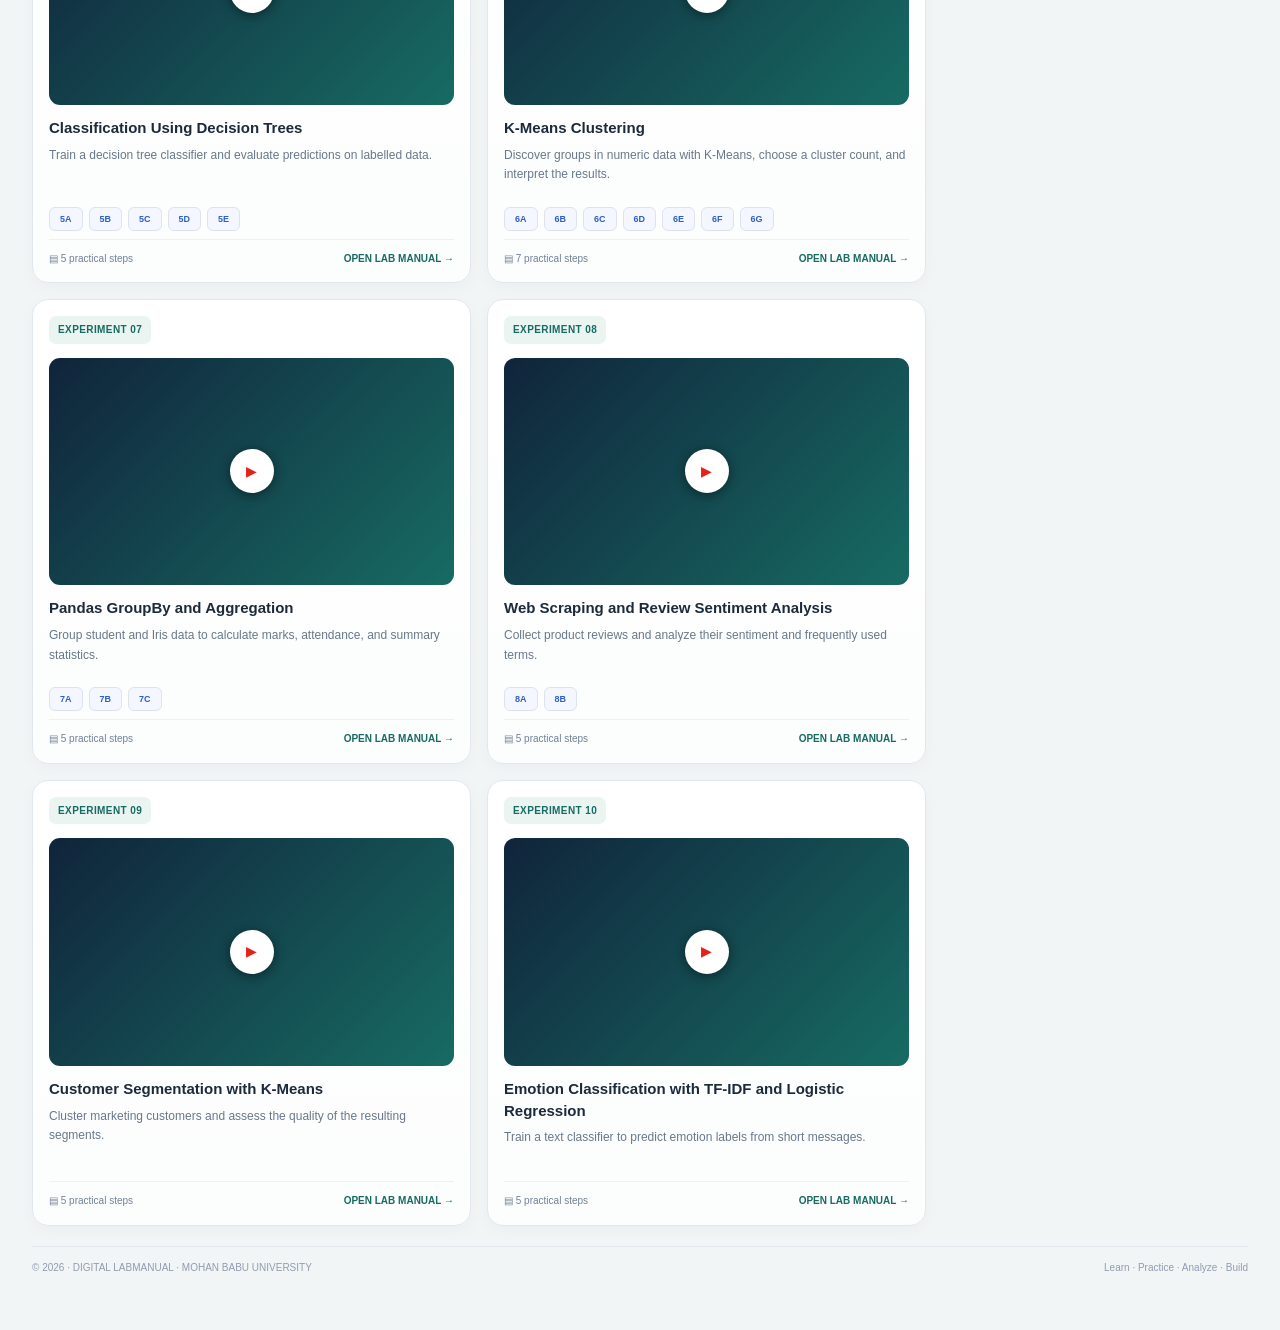
==== commit f53dab2d: "Replace_compiler_defaults_with_notebook_code" ====
--- a/index.html
+++ b/index.html
@@ -4,4 +4,4 @@
 <section class="dashboard" id="dashboard"><div class="intro"><div><h2>Data Science</h2><p>Explore experiment videos, practical steps, analysis, and architecture.</p></div><div class="subject">SUBJECT CODE <b id="subject">22DS102006</b></div></div><div class="layout"><main><div class="sectionhead"><div><h3>EXPERIMENT LIBRARY</h3><p>Choose an experiment to open its video and practical guide.</p></div><div><button class="add" id="add" type="button">＋ Add Experiment</button></div></div><div class="cards" id="cards"></div></main><aside class="profile" id="profileCard"><h3>STUDENT ID CARD</h3><div class="phead"><div class="avatar" id="pAvatar">ST</div><div><b id="pName">dhanush sv</b></div></div><div class="fields"><div class="field"><span>Name</span><b id="fName">dhanush sv</b></div><div class="field"><span>ID</span><b id="fId">24102A030107</b></div><div class="field"><span>Section</span><b id="fSection">DS-2</b></div><div class="field"><span>Branch</span><b id="fBranch">CSE-Data science</b></div><div class="field"><span>Faculty Name</span><b id="fFaculty">S . Bosu babu</b></div><div class="field"><span>Designation</span><b id="fDesignation">Assistant Professor</b></div></div><div class="profile-links" id="profileLinks" hidden></div></aside></div></section>
 <section class="detail" id="detail"><div class="detail-actions"><button class="back" id="back">← Back to experiments</button></div><div class="dtitle"><h2 id="dTitle"></h2><p id="dDesc"></p></div><div class="dgrid"><main><div class="panel"><div class="video" id="video"><div class="placeholder"><button class="bigplay" id="play">▶</button><b>VIDEO OVERVIEW</b><small id="videoHint">Add a video URL to preview it here</small></div></div><div class="label">VIDEO URL</div><a class="github" id="videoUrlLink" href="#" target="_blank" rel="noopener" hidden><span id="videoUrlText"></span><b>OPEN ↗</b></a><div class="label">GITHUB CODE REPOSITORY</div><a class="github" id="github" href="#" target="_blank" rel="noopener"><span id="ghText">GitHub link not added</span><b>OPEN ↗</b></a></div><div class="panel"><h3>EXPERIMENT CODE, INPUT & OUTPUT</h3><div class="inputfield"><label for="labCodeInput">CODE</label><textarea id="labCodeInput" placeholder="Enter experiment code here..." rows="7"></textarea></div><div class="inputfield"><label for="labInputData">INPUT</label><textarea id="labInputData" placeholder="Enter experiment input here..." rows="3"></textarea></div><div class="inputfield"><label for="labOutputData">OUTPUT</label><textarea id="labOutputData" placeholder="Enter experiment output here..." rows="3"></textarea></div></div><div class="tabs" id="tabs"><button class="active" data-tab="summary">Summary & Analysis</button><button data-tab="architecture">Architecture</button><button data-tab="overview">Overview</button><button data-tab="objectives">Objectives</button><button data-tab="requirements">Requirements</button><button data-tab="steps">Step by Step</button><button data-tab="implementation">Implementation</button><button data-tab="result">Result</button><button data-tab="conclusion">Conclusion</button></div><div class="tab active" data-content="summary"><div class="panel"><h3>EXPERIMENT SUMMARY</h3><p id="summary"></p></div><div class="panel"><h3>ANALYSIS</h3><div class="analysis" id="analysis"></div></div></div><div class="tab" data-content="architecture"><div class="panel"><h3>SYSTEM ARCHITECTURE</h3><p style="margin-bottom:10px">High-level workflow from input data to final interpretation.</p><div class="architecture" id="architecture"></div></div></div><div class="tab" data-content="overview"><div class="panel"><h3>OVERVIEW</h3><p id="overview"></p></div><div class="panel"><h3>INTRODUCTION</h3><p id="introduction"></p></div></div><div class="tab" data-content="objectives"><div class="panel"><h3>LEARNING OBJECTIVES</h3><div class="mini" id="objectives"></div></div></div><div class="tab" data-content="requirements"><div class="panel"><h3>TOOLS & REQUIREMENTS</h3><div class="analysis" id="requirements"></div></div></div><div class="tab" data-content="steps"><div class="panel"><h3>PROCEDURE — STEP BY STEP</h3><div class="steps" id="steps"></div></div></div><div class="tab" data-content="implementation"><div class="panel"><h3>PYTHON IMPLEMENTATION</h3><pre class="code" id="code"></pre><button class="edit" style="width:auto;margin-top:8px" id="copy">▣ Copy code</button></div></div><div class="tab" data-content="result"><div class="panel"><h3>RESULT & OBSERVATION</h3><div class="result" id="result"></div></div></div><div class="tab" data-content="conclusion"><div class="panel"><h3>CONCLUSION</h3><p id="conclusion"></p></div></div></main><aside class="detail-right"><div class="panel"><h3>YOUR LEARNING PROGRESS <span id="count" style="float:right;color:#3265d9"></span></h3><div class="progress"><i id="fill"></i></div><div class="meta"><span>Steps completed</span><span id="percent">0%</span></div><div class="mini" id="mini" style="margin-top:10px"></div><button class="edit" id="reset" style="margin-top:10px">RESET PROGRESS</button></div><div class="panel"><h3>VIDEO NOTES</h3><p id="notes">Watch the overview, then review the experiment sections.</p><div class="part-switcher video-note-parts" id="videoNoteParts" role="group" aria-label="Choose experiment part"></div></div></aside></div></section><footer class="footer"><span>© 2026 · DIGITAL LABMANUAL · MOHAN BABU UNIVERSITY</span><span>Learn · Practice · Analyze · Build</span></footer></div>
 <div class="modalbg" id="modalbg"><div class="modal"><div class="mhead"><h3 id="mtitle">Create Experiment Card</h3><button class="close" id="close">×</button></div><form id="form"><div id="expform"><div class="inputfield"><label>Experiment name *</label><input id="eTitle" required placeholder="Experiment title"></div><div class="inputfield"><label>Short description</label><textarea id="eDesc"></textarea></div><div class="formgrid"><div class="inputfield"><label>Video URL</label><input id="eVideo" type="url" placeholder="YouTube or video URL"></div><div class="inputfield"><label>GitHub URL</label><input id="eGithub" type="url" placeholder="https://github.com/..."></div></div><div class="inputfield"><label>Summary & analysis</label><textarea id="eSummary" placeholder="Explain the experiment and key analysis"></textarea></div><div class="inputfield"><label>Architecture (one stage per line)</label><textarea id="eArchitecture" placeholder="Dataset input&#10;Preprocessing&#10;Analysis / Model&#10;Evaluation&#10;Output"></textarea></div><div class="inputfield"><label>Procedure (one step per line) *</label><textarea id="eSteps" required placeholder="Step 1&#10;Step 2&#10;Step 3"></textarea></div><div class="formgrid"><div class="inputfield"><label>Objectives (one per line)</label><textarea id="eObjectives"></textarea></div><div class="inputfield"><label>Requirements (one per line)</label><textarea id="eRequirements"></textarea></div></div></div><div id="profileform" style="display:none"><div class="formgrid"><div class="inputfield"><label>Name</label><input id="xName"></div><div class="inputfield"><label>ID</label><input id="xId"></div><div class="inputfield"><label>Section</label><input id="xSection"></div><div class="inputfield"><label>Branch</label><input id="xBranch"></div><div class="inputfield"><label>Faculty Name</label><input id="xFaculty"></div><div class="inputfield"><label>Designation</label><input id="xDesignation"></div><div class="inputfield full"><label>Subject Code</label><input id="xSubject"></div><div class="inputfield"><label>GitHub profile link</label><input id="xGithub" type="url" placeholder="https://github.com/username"></div><div class="inputfield"><label>LinkedIn profile link</label><input id="xLinkedin" type="url" placeholder="https://linkedin.com/in/username"></div><div class="inputfield"><label>Other social media name</label><input id="xSocialName" placeholder="Instagram, X, portfolio..."></div><div class="inputfield"><label>Other social media link</label><input id="xSocialUrl" type="url" placeholder="https://..."></div><div class="inputfield full"><label>Student Photo</label><input id="xPhoto" type="file" accept="image/*"><small id="photoHint" style="font-size:8px;color:#77839a">Choose a JPG or PNG photo. It will be saved in this browser.</small><div id="photoPreview" style="display:none;margin-top:5px"><img id="previewImg" alt="Photo preview" style="width:64px;height:64px;object-fit:cover;object-position:center center;border-radius:50%;border:1px solid #dce3ef"></div></div></div></div><div class="actions"><button type="button" class="secondary" id="cancel">Cancel</button><button type="submit" class="primary" id="save">Create Experiment</button></div></form></div></div><div class="toast" id="toast"></div>
-<script src="src/js/01-base-app.js?v=student-profile-photo-2"></script><script src="src/js/02-experiments-and-modules.js?v=tools-library-2"></script><script src="src/js/03-experiment-compilers.js"></script><script src="src/js/04-part-navigation.js"></script><script src="src/js/05-code-persistence.js"></script><script src="src/js/06-video-notes.js"></script></body></html>
+<script src="src/js/01-base-app.js?v=student-profile-photo-2"></script><script src="src/js/02-experiments-and-modules.js?v=notebook-codes-2026-11-10"></script><script src="src/js/03-experiment-compilers.js"></script><script src="src/js/04-part-navigation.js"></script><script src="src/js/05-code-persistence.js"></script><script src="src/js/06-video-notes.js"></script></body></html>
